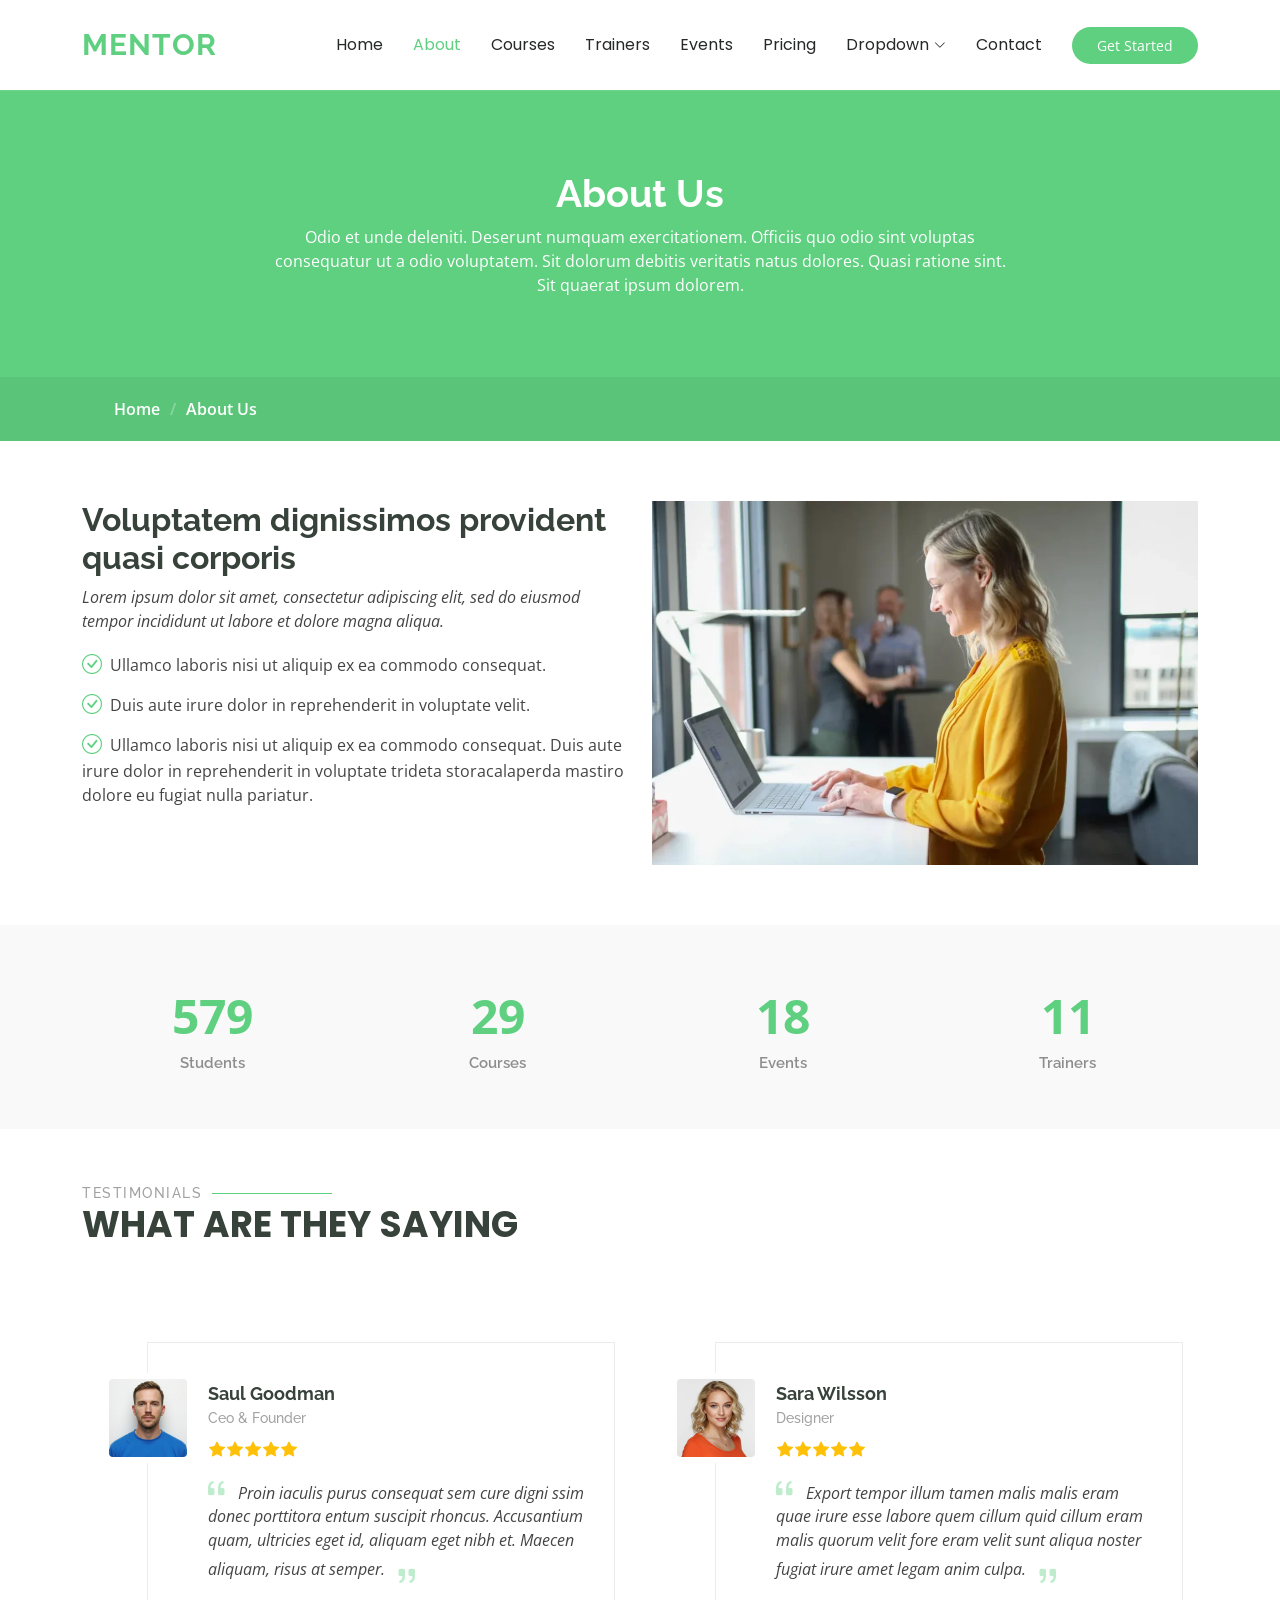
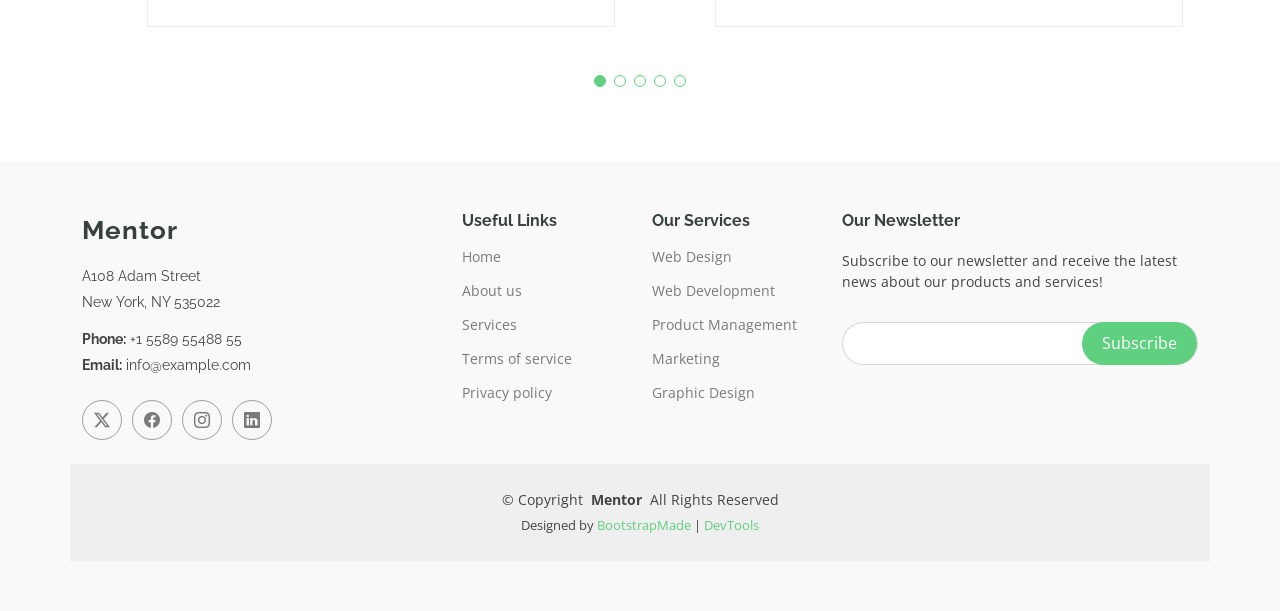
==== about.html @ 6768d377 "template addition" ====
<!DOCTYPE html>
<html lang="en">

<head>
  <meta charset="utf-8">
  <meta content="width=device-width, initial-scale=1.0" name="viewport">
  <title>About - Mentor Bootstrap Template</title>
  <meta name="description" content="">
  <meta name="keywords" content="">

  <!-- Favicons -->
  <link href="assets/img/favicon.png" rel="icon">
  <link href="assets/img/apple-touch-icon.png" rel="apple-touch-icon">

  <!-- Fonts -->
  <link href="https://fonts.googleapis.com" rel="preconnect">
  <link href="https://fonts.gstatic.com" rel="preconnect" crossorigin>
  <link href="https://fonts.googleapis.com/css2?family=Open+Sans:ital,wght@0,300;0,400;0,500;0,600;0,700;0,800;1,300;1,400;1,500;1,600;1,700;1,800&family=Poppins:ital,wght@0,100;0,200;0,300;0,400;0,500;0,600;0,700;0,800;0,900;1,100;1,200;1,300;1,400;1,500;1,600;1,700;1,800;1,900&family=Raleway:ital,wght@0,100;0,200;0,300;0,400;0,500;0,600;0,700;0,800;0,900;1,100;1,200;1,300;1,400;1,500;1,600;1,700;1,800;1,900&display=swap" rel="stylesheet">

  <!-- Vendor CSS Files -->
  <link href="assets/vendor/bootstrap/css/bootstrap.min.css" rel="stylesheet">
  <link href="assets/vendor/bootstrap-icons/bootstrap-icons.css" rel="stylesheet">
  <link href="assets/vendor/aos/aos.css" rel="stylesheet">
  <link href="assets/vendor/glightbox/css/glightbox.min.css" rel="stylesheet">
  <link href="assets/vendor/swiper/swiper-bundle.min.css" rel="stylesheet">

  <!-- Main CSS File -->
  <link href="assets/css/main.css" rel="stylesheet">

  <!-- =======================================================
  * Template Name: Mentor
  * Template URL: https://bootstrapmade.com/mentor-free-education-bootstrap-theme/
  * Updated: Jul 07 2025 with Bootstrap v5.3.7
  * Author: BootstrapMade.com
  * License: https://bootstrapmade.com/license/
  ======================================================== -->
</head>

<body class="about-page">

  <header id="header" class="header d-flex align-items-center sticky-top">
    <div class="container-fluid container-xl position-relative d-flex align-items-center">

      <a href="index.html" class="logo d-flex align-items-center me-auto">
        <!-- Uncomment the line below if you also wish to use an image logo -->
        <!-- <img src="assets/img/logo.webp" alt=""> -->
        <h1 class="sitename">Mentor</h1>
      </a>

      <nav id="navmenu" class="navmenu">
        <ul>
          <li><a href="index.html">Home<br></a></li>
          <li><a href="about.html" class="active">About</a></li>
          <li><a href="courses.html">Courses</a></li>
          <li><a href="trainers.html">Trainers</a></li>
          <li><a href="events.html">Events</a></li>
          <li><a href="pricing.html">Pricing</a></li>
          <li class="dropdown"><a href="#"><span>Dropdown</span> <i class="bi bi-chevron-down toggle-dropdown"></i></a>
            <ul>
              <li><a href="#">Dropdown 1</a></li>
              <li class="dropdown"><a href="#"><span>Deep Dropdown</span> <i class="bi bi-chevron-down toggle-dropdown"></i></a>
                <ul>
                  <li><a href="#">Deep Dropdown 1</a></li>
                  <li><a href="#">Deep Dropdown 2</a></li>
                  <li><a href="#">Deep Dropdown 3</a></li>
                  <li><a href="#">Deep Dropdown 4</a></li>
                  <li><a href="#">Deep Dropdown 5</a></li>
                </ul>
              </li>
              <li><a href="#">Dropdown 2</a></li>
              <li><a href="#">Dropdown 3</a></li>
              <li><a href="#">Dropdown 4</a></li>
            </ul>
          </li>
          <li><a href="contact.html">Contact</a></li>
        </ul>
        <i class="mobile-nav-toggle d-xl-none bi bi-list"></i>
      </nav>

      <a class="btn-getstarted" href="courses.html">Get Started</a>

    </div>
  </header>

  <main class="main">

    <!-- Page Title -->
    <div class="page-title" data-aos="fade">
      <div class="heading">
        <div class="container">
          <div class="row d-flex justify-content-center text-center">
            <div class="col-lg-8">
              <h1>About Us<br></h1>
              <p class="mb-0">Odio et unde deleniti. Deserunt numquam exercitationem. Officiis quo odio sint voluptas consequatur ut a odio voluptatem. Sit dolorum debitis veritatis natus dolores. Quasi ratione sint. Sit quaerat ipsum dolorem.</p>
            </div>
          </div>
        </div>
      </div>
      <nav class="breadcrumbs">
        <div class="container">
          <ol>
            <li><a href="index.html">Home</a></li>
            <li class="current">About Us<br></li>
          </ol>
        </div>
      </nav>
    </div><!-- End Page Title -->

    <!-- About Us Section -->
    <section id="about-us" class="section about-us">

      <div class="container">

        <div class="row gy-4">

          <div class="col-lg-6 order-1 order-lg-2" data-aos="fade-up" data-aos-delay="100">
            <img src="assets/img/about/about-1.webp" class="img-fluid" alt="">
          </div>

          <div class="col-lg-6 order-2 order-lg-1 content" data-aos="fade-up" data-aos-delay="200">
            <h3>Voluptatem dignissimos provident quasi corporis</h3>
            <p class="fst-italic">
              Lorem ipsum dolor sit amet, consectetur adipiscing elit, sed do eiusmod tempor incididunt ut labore et dolore
              magna aliqua.
            </p>
            <ul>
              <li><i class="bi bi-check-circle"></i> <span>Ullamco laboris nisi ut aliquip ex ea commodo consequat.</span></li>
              <li><i class="bi bi-check-circle"></i> <span>Duis aute irure dolor in reprehenderit in voluptate velit.</span></li>
              <li><i class="bi bi-check-circle"></i> <span>Ullamco laboris nisi ut aliquip ex ea commodo consequat. Duis aute irure dolor in reprehenderit in voluptate trideta storacalaperda mastiro dolore eu fugiat nulla pariatur.</span></li>
            </ul>
          </div>

        </div>

      </div>

    </section><!-- /About Us Section -->

    <!-- Counts Section -->
    <section id="counts" class="section counts light-background">

      <div class="container" data-aos="fade-up" data-aos-delay="100">

        <div class="row gy-4">

          <div class="col-lg-3 col-md-6">
            <div class="stats-item text-center w-100 h-100">
              <span data-purecounter-start="0" data-purecounter-end="1232" data-purecounter-duration="1" class="purecounter"></span>
              <p>Students</p>
            </div>
          </div><!-- End Stats Item -->

          <div class="col-lg-3 col-md-6">
            <div class="stats-item text-center w-100 h-100">
              <span data-purecounter-start="0" data-purecounter-end="64" data-purecounter-duration="1" class="purecounter"></span>
              <p>Courses</p>
            </div>
          </div><!-- End Stats Item -->

          <div class="col-lg-3 col-md-6">
            <div class="stats-item text-center w-100 h-100">
              <span data-purecounter-start="0" data-purecounter-end="42" data-purecounter-duration="1" class="purecounter"></span>
              <p>Events</p>
            </div>
          </div><!-- End Stats Item -->

          <div class="col-lg-3 col-md-6">
            <div class="stats-item text-center w-100 h-100">
              <span data-purecounter-start="0" data-purecounter-end="24" data-purecounter-duration="1" class="purecounter"></span>
              <p>Trainers</p>
            </div>
          </div><!-- End Stats Item -->

        </div>

      </div>

    </section><!-- /Counts Section -->

    <!-- Testimonials Section -->
    <section id="testimonials" class="testimonials section">

      <!-- Section Title -->
      <div class="container section-title" data-aos="fade-up">
        <h2>Testimonials</h2>
        <p>What are they saying</p>
      </div><!-- End Section Title -->

      <div class="container" data-aos="fade-up" data-aos-delay="100">

        <div class="swiper init-swiper">
          <script type="application/json" class="swiper-config">
            {
              "loop": true,
              "speed": 600,
              "autoplay": {
                "delay": 5000
              },
              "slidesPerView": "auto",
              "pagination": {
                "el": ".swiper-pagination",
                "type": "bullets",
                "clickable": true
              },
              "breakpoints": {
                "320": {
                  "slidesPerView": 1,
                  "spaceBetween": 40
                },
                "1200": {
                  "slidesPerView": 2,
                  "spaceBetween": 20
                }
              }
            }
          </script>
          <div class="swiper-wrapper">

            <div class="swiper-slide">
              <div class="testimonial-wrap">
                <div class="testimonial-item">
                  <img src="assets/img/person/person-m-9.webp" class="testimonial-img" alt="">
                  <h3>Saul Goodman</h3>
                  <h4>Ceo &amp; Founder</h4>
                  <div class="stars">
                    <i class="bi bi-star-fill"></i><i class="bi bi-star-fill"></i><i class="bi bi-star-fill"></i><i class="bi bi-star-fill"></i><i class="bi bi-star-fill"></i>
                  </div>
                  <p>
                    <i class="bi bi-quote quote-icon-left"></i>
                    <span>Proin iaculis purus consequat sem cure digni ssim donec porttitora entum suscipit rhoncus. Accusantium quam, ultricies eget id, aliquam eget nibh et. Maecen aliquam, risus at semper.</span>
                    <i class="bi bi-quote quote-icon-right"></i>
                  </p>
                </div>
              </div>
            </div><!-- End testimonial item -->

            <div class="swiper-slide">
              <div class="testimonial-wrap">
                <div class="testimonial-item">
                  <img src="assets/img/person/person-f-5.webp" class="testimonial-img" alt="">
                  <h3>Sara Wilsson</h3>
                  <h4>Designer</h4>
                  <div class="stars">
                    <i class="bi bi-star-fill"></i><i class="bi bi-star-fill"></i><i class="bi bi-star-fill"></i><i class="bi bi-star-fill"></i><i class="bi bi-star-fill"></i>
                  </div>
                  <p>
                    <i class="bi bi-quote quote-icon-left"></i>
                    <span>Export tempor illum tamen malis malis eram quae irure esse labore quem cillum quid cillum eram malis quorum velit fore eram velit sunt aliqua noster fugiat irure amet legam anim culpa.</span>
                    <i class="bi bi-quote quote-icon-right"></i>
                  </p>
                </div>
              </div>
            </div><!-- End testimonial item -->

            <div class="swiper-slide">
              <div class="testimonial-wrap">
                <div class="testimonial-item">
                  <img src="assets/img/person/person-f-12.webp" class="testimonial-img" alt="">
                  <h3>Jena Karlis</h3>
                  <h4>Store Owner</h4>
                  <div class="stars">
                    <i class="bi bi-star-fill"></i><i class="bi bi-star-fill"></i><i class="bi bi-star-fill"></i><i class="bi bi-star-fill"></i><i class="bi bi-star-fill"></i>
                  </div>
                  <p>
                    <i class="bi bi-quote quote-icon-left"></i>
                    <span>Enim nisi quem export duis labore cillum quae magna enim sint quorum nulla quem veniam duis minim tempor labore quem eram duis noster aute amet eram fore quis sint minim.</span>
                    <i class="bi bi-quote quote-icon-right"></i>
                  </p>
                </div>
              </div>
            </div><!-- End testimonial item -->

            <div class="swiper-slide">
              <div class="testimonial-wrap">
                <div class="testimonial-item">
                  <img src="assets/img/person/person-m-12.webp" class="testimonial-img" alt="">
                  <h3>Matt Brandon</h3>
                  <h4>Freelancer</h4>
                  <div class="stars">
                    <i class="bi bi-star-fill"></i><i class="bi bi-star-fill"></i><i class="bi bi-star-fill"></i><i class="bi bi-star-fill"></i><i class="bi bi-star-fill"></i>
                  </div>
                  <p>
                    <i class="bi bi-quote quote-icon-left"></i>
                    <span>Fugiat enim eram quae cillum dolore dolor amet nulla culpa multos export minim fugiat minim velit minim dolor enim duis veniam ipsum anim magna sunt elit fore quem dolore labore illum veniam.</span>
                    <i class="bi bi-quote quote-icon-right"></i>
                  </p>
                </div>
              </div>
            </div><!-- End testimonial item -->

            <div class="swiper-slide">
              <div class="testimonial-wrap">
                <div class="testimonial-item">
                  <img src="assets/img/person/person-m-13.webp" class="testimonial-img" alt="">
                  <h3>John Larson</h3>
                  <h4>Entrepreneur</h4>
                  <div class="stars">
                    <i class="bi bi-star-fill"></i><i class="bi bi-star-fill"></i><i class="bi bi-star-fill"></i><i class="bi bi-star-fill"></i><i class="bi bi-star-fill"></i>
                  </div>
                  <p>
                    <i class="bi bi-quote quote-icon-left"></i>
                    <span>Quis quorum aliqua sint quem legam fore sunt eram irure aliqua veniam tempor noster veniam enim culpa labore duis sunt culpa nulla illum cillum fugiat legam esse veniam culpa fore nisi cillum quid.</span>
                    <i class="bi bi-quote quote-icon-right"></i>
                  </p>
                </div>
              </div>
            </div><!-- End testimonial item -->

          </div>
          <div class="swiper-pagination"></div>
        </div>

      </div>

    </section><!-- /Testimonials Section -->

  </main>

  <footer id="footer" class="footer position-relative light-background">

    <div class="container footer-top">
      <div class="row gy-4">
        <div class="col-lg-4 col-md-6 footer-about">
          <a href="index.html" class="logo d-flex align-items-center">
            <span class="sitename">Mentor</span>
          </a>
          <div class="footer-contact pt-3">
            <p>A108 Adam Street</p>
            <p>New York, NY 535022</p>
            <p class="mt-3"><strong>Phone:</strong> <span>+1 5589 55488 55</span></p>
            <p><strong>Email:</strong> <span>info@example.com</span></p>
          </div>
          <div class="social-links d-flex mt-4">
            <a href=""><i class="bi bi-twitter-x"></i></a>
            <a href=""><i class="bi bi-facebook"></i></a>
            <a href=""><i class="bi bi-instagram"></i></a>
            <a href=""><i class="bi bi-linkedin"></i></a>
          </div>
        </div>

        <div class="col-lg-2 col-md-3 footer-links">
          <h4>Useful Links</h4>
          <ul>
            <li><a href="#">Home</a></li>
            <li><a href="#">About us</a></li>
            <li><a href="#">Services</a></li>
            <li><a href="#">Terms of service</a></li>
            <li><a href="#">Privacy policy</a></li>
          </ul>
        </div>

        <div class="col-lg-2 col-md-3 footer-links">
          <h4>Our Services</h4>
          <ul>
            <li><a href="#">Web Design</a></li>
            <li><a href="#">Web Development</a></li>
            <li><a href="#">Product Management</a></li>
            <li><a href="#">Marketing</a></li>
            <li><a href="#">Graphic Design</a></li>
          </ul>
        </div>

        <div class="col-lg-4 col-md-12 footer-newsletter">
          <h4>Our Newsletter</h4>
          <p>Subscribe to our newsletter and receive the latest news about our products and services!</p>
          <form action="#" method="post" class="email-form">
            <div class="newsletter-form"><input type="email" name="email"><input type="submit" value="Subscribe"></div>
            <div class="loading">Loading</div>
            <div class="error-message"></div>
            <div class="sent-message">Your subscription request has been sent. Thank you!</div>
          </form>
        </div>

      </div>
    </div>

    <div class="container copyright text-center mt-4">
      <p>© <span>Copyright</span> <strong class="px-1 sitename">Mentor</strong> <span>All Rights Reserved</span></p>
      <div class="credits">
        <!-- All the links in the footer should remain intact. -->
        <!-- You can delete the links only if you've purchased the pro version. -->
        <!-- Licensing information: https://bootstrapmade.com/license/ -->
        Designed by <a href="https://bootstrapmade.com/">BootstrapMade</a> | <a href="https://bootstrapmade.com/tools/">DevTools</a>
      </div>
    </div>

  </footer>

  <!-- Scroll Top -->
  <a href="#" id="scroll-top" class="scroll-top d-flex align-items-center justify-content-center"><i class="bi bi-arrow-up-short"></i></a>

  <!-- Preloader -->
  <div id="preloader"></div>

  <!-- Vendor JS Files -->
  <script src="assets/vendor/bootstrap/js/bootstrap.bundle.min.js"></script>
  <script src="assets/vendor/aos/aos.js"></script>
  <script src="assets/vendor/glightbox/js/glightbox.min.js"></script>
  <script src="assets/vendor/purecounter/purecounter_vanilla.js"></script>
  <script src="assets/vendor/swiper/swiper-bundle.min.js"></script>

  <!-- Main JS File -->
  <script src="assets/js/main.js"></script>

</body>

</html>
---- assets/css/main.css ----
/**
* Template Name: Mentor
* Template URL: https://bootstrapmade.com/mentor-free-education-bootstrap-theme/
* Updated: Jul 07 2025 with Bootstrap v5.3.7
* Author: BootstrapMade.com
* License: https://bootstrapmade.com/license/
*/

/*--------------------------------------------------------------
# Font & Color Variables
# Help: https://bootstrapmade.com/color-system/
--------------------------------------------------------------*/
/* Fonts */
:root {
  --default-font: "Open Sans",  system-ui, -apple-system, "Segoe UI", Roboto, "Helvetica Neue", Arial, "Noto Sans", "Liberation Sans", sans-serif, "Apple Color Emoji", "Segoe UI Emoji", "Segoe UI Symbol", "Noto Color Emoji";
  --heading-font: "Raleway",  sans-serif;
  --nav-font: "Poppins",  sans-serif;
}

/* Global Colors - The following color variables are used throughout the website. Updating them here will change the color scheme of the entire website */
:root { 
  --background-color: #ffffff; /* Background color for the entire website, including individual sections */
  --default-color: #444444; /* Default color used for the majority of the text content across the entire website */
  --heading-color: #37423b; /* Color for headings, subheadings and title throughout the website */
  --accent-color: #5fcf80; /* Accent color that represents your brand on the website. It's used for buttons, links, and other elements that need to stand out */
  --surface-color: #ffffff; /* The surface color is used as a background of boxed elements within sections, such as cards, icon boxes, or other elements that require a visual separation from the global background. */
  --contrast-color: #ffffff; /* Contrast color for text, ensuring readability against backgrounds of accent, heading, or default colors. */
}

/* Nav Menu Colors - The following color variables are used specifically for the navigation menu. They are separate from the global colors to allow for more customization options */
:root {
  --nav-color: #272828;  /* The default color of the main navmenu links */
  --nav-hover-color: #5fcf80; /* Applied to main navmenu links when they are hovered over or active */
  --nav-mobile-background-color: #ffffff; /* Used as the background color for mobile navigation menu */
  --nav-dropdown-background-color: #ffffff; /* Used as the background color for dropdown items that appear when hovering over primary navigation items */
  --nav-dropdown-color: #272828; /* Used for navigation links of the dropdown items in the navigation menu. */
  --nav-dropdown-hover-color: #5fcf80; /* Similar to --nav-hover-color, this color is applied to dropdown navigation links when they are hovered over. */
}

/* Color Presets - These classes override global colors when applied to any section or element, providing reuse of the sam color scheme. */

.light-background {
  --background-color: #f9f9f9;
  --surface-color: #ffffff;
}

.dark-background {
  --background-color: #060606;
  --default-color: #ffffff;
  --heading-color: #ffffff;
  --surface-color: #252525;
  --contrast-color: #ffffff;
}

/* Smooth scroll */
:root {
  scroll-behavior: smooth;
}

/*--------------------------------------------------------------
# General Styling & Shared Classes
--------------------------------------------------------------*/
body {
  color: var(--default-color);
  background-color: var(--background-color);
  font-family: var(--default-font);
}

a {
  color: var(--accent-color);
  text-decoration: none;
  transition: 0.3s;
}

a:hover {
  color: color-mix(in srgb, var(--accent-color), transparent 25%);
  text-decoration: none;
}

h1,
h2,
h3,
h4,
h5,
h6 {
  color: var(--heading-color);
  font-family: var(--heading-font);
}

/* Email Form Messages
------------------------------*/
.email-form .error-message {
  display: none;
  background: #df1529;
  color: #ffffff;
  text-align: left;
  padding: 15px;
  margin-bottom: 24px;
  font-weight: 600;
}

.email-form .sent-message {
  display: none;
  color: #ffffff;
  background: #059652;
  text-align: center;
  padding: 15px;
  margin-bottom: 24px;
  font-weight: 600;
}

.email-form .loading {
  display: none;
  background: var(--surface-color);
  text-align: center;
  padding: 15px;
  margin-bottom: 24px;
}

.email-form .loading:before {
  content: "";
  display: inline-block;
  border-radius: 50%;
  width: 24px;
  height: 24px;
  margin: 0 10px -6px 0;
  border: 3px solid var(--accent-color);
  border-top-color: var(--surface-color);
  animation: email-form-loading 1s linear infinite;
}

@keyframes email-form-loading {
  0% {
    transform: rotate(0deg);
  }

  100% {
    transform: rotate(360deg);
  }
}

/* Pulsating Play Button
------------------------------*/
.pulsating-play-btn {
  width: 94px;
  height: 94px;
  background: radial-gradient(var(--accent-color) 50%, color-mix(in srgb, var(--accent-color), transparent 75%) 52%);
  border-radius: 50%;
  display: block;
  position: relative;
  overflow: hidden;
}

.pulsating-play-btn:before {
  content: "";
  position: absolute;
  width: 120px;
  height: 120px;
  animation-delay: 0s;
  animation: pulsate-play-btn 2s;
  animation-direction: forwards;
  animation-iteration-count: infinite;
  animation-timing-function: steps;
  opacity: 1;
  border-radius: 50%;
  border: 5px solid color-mix(in srgb, var(--accent-color), transparent 30%);
  top: -15%;
  left: -15%;
  background: rgba(198, 16, 0, 0);
}

.pulsating-play-btn:after {
  content: "";
  position: absolute;
  left: 50%;
  top: 50%;
  transform: translateX(-40%) translateY(-50%);
  width: 0;
  height: 0;
  border-top: 10px solid transparent;
  border-bottom: 10px solid transparent;
  border-left: 15px solid #fff;
  z-index: 100;
  transition: all 400ms cubic-bezier(0.55, 0.055, 0.675, 0.19);
}

.pulsating-play-btn:hover:before {
  content: "";
  position: absolute;
  left: 50%;
  top: 50%;
  transform: translateX(-40%) translateY(-50%);
  width: 0;
  height: 0;
  border: none;
  border-top: 10px solid transparent;
  border-bottom: 10px solid transparent;
  border-left: 15px solid #fff;
  z-index: 200;
  animation: none;
  border-radius: 0;
}

.pulsating-play-btn:hover:after {
  border-left: 15px solid var(--accent-color);
  transform: scale(20);
}

@keyframes pulsate-play-btn {
  0% {
    transform: scale(0.6, 0.6);
    opacity: 1;
  }

  100% {
    transform: scale(1, 1);
    opacity: 0;
  }
}

/*--------------------------------------------------------------
# Global Header
--------------------------------------------------------------*/
.header {
  color: var(--default-color);
  background-color: var(--background-color);
  padding: 15px 0;
  transition: all 0.5s;
  z-index: 997;
}

.header .logo {
  line-height: 1;
}

.header .logo img {
  max-height: 36px;
  margin-right: 8px;
}

.header .logo h1 {
  font-weight: 700;
  font-size: 30px;
  margin: 0;
  letter-spacing: 1px;
  text-transform: uppercase;
  color: var(--accent-color);
}

.header .btn-getstarted,
.header .btn-getstarted:focus {
  color: var(--contrast-color);
  background: var(--accent-color);
  font-size: 14px;
  padding: 8px 25px;
  margin: 0 0 0 30px;
  border-radius: 50px;
  transition: 0.3s;
}

.header .btn-getstarted:hover,
.header .btn-getstarted:focus:hover {
  color: var(--contrast-color);
  background: color-mix(in srgb, var(--accent-color), transparent 15%);
}

@media (max-width: 1200px) {
  .header .logo {
    order: 1;
  }

  .header .btn-getstarted {
    order: 2;
    margin: 0 15px 0 0;
    padding: 6px 15px;
  }

  .header .navmenu {
    order: 3;
  }
}

.scrolled .header {
  box-shadow: 0px 0 18px rgba(0, 0, 0, 0.1);
}

/*--------------------------------------------------------------
# Navigation Menu
--------------------------------------------------------------*/
/* Navmenu - Desktop */
@media (min-width: 1200px) {
  .navmenu {
    padding: 0;
  }

  .navmenu ul {
    margin: 0;
    padding: 0;
    display: flex;
    list-style: none;
    align-items: center;
  }

  .navmenu li {
    position: relative;
  }

  .navmenu a,
  .navmenu a:focus {
    color: var(--nav-color);
    padding: 18px 15px;
    font-size: 16px;
    font-family: var(--nav-font);
    font-weight: 400;
    display: flex;
    align-items: center;
    justify-content: space-between;
    white-space: nowrap;
    transition: 0.3s;
  }

  .navmenu a i,
  .navmenu a:focus i {
    font-size: 12px;
    line-height: 0;
    margin-left: 5px;
    transition: 0.3s;
  }

  .navmenu li:last-child a {
    padding-right: 0;
  }

  .navmenu li:hover>a,
  .navmenu .active,
  .navmenu .active:focus {
    color: var(--nav-hover-color);
  }

  .navmenu .dropdown ul {
    margin: 0;
    padding: 10px 0;
    background: var(--nav-dropdown-background-color);
    display: block;
    position: absolute;
    visibility: hidden;
    left: 14px;
    top: 130%;
    opacity: 0;
    transition: 0.3s;
    border-radius: 4px;
    z-index: 99;
    box-shadow: 0px 0px 30px rgba(0, 0, 0, 0.1);
  }

  .navmenu .dropdown ul li {
    min-width: 200px;
  }

  .navmenu .dropdown ul a {
    padding: 10px 20px;
    font-size: 15px;
    text-transform: none;
    color: var(--nav-dropdown-color);
  }

  .navmenu .dropdown ul a i {
    font-size: 12px;
  }

  .navmenu .dropdown ul a:hover,
  .navmenu .dropdown ul .active:hover,
  .navmenu .dropdown ul li:hover>a {
    color: var(--nav-dropdown-hover-color);
  }

  .navmenu .dropdown:hover>ul {
    opacity: 1;
    top: 100%;
    visibility: visible;
  }

  .navmenu .dropdown .dropdown ul {
    top: 0;
    left: -90%;
    visibility: hidden;
  }

  .navmenu .dropdown .dropdown:hover>ul {
    opacity: 1;
    top: 0;
    left: -100%;
    visibility: visible;
  }
}

/* Navmenu - Mobile */
@media (max-width: 1199px) {
  .mobile-nav-toggle {
    color: var(--nav-color);
    font-size: 28px;
    line-height: 0;
    margin-right: 10px;
    cursor: pointer;
    transition: color 0.3s;
  }

  .navmenu {
    padding: 0;
    z-index: 9997;
  }

  .navmenu ul {
    display: none;
    list-style: none;
    position: absolute;
    inset: 60px 20px 20px 20px;
    padding: 10px 0;
    margin: 0;
    border-radius: 6px;
    background-color: var(--nav-mobile-background-color);
    border: 1px solid color-mix(in srgb, var(--default-color), transparent 90%);
    box-shadow: none;
    overflow-y: auto;
    transition: 0.3s;
    z-index: 9998;
  }

  .navmenu a,
  .navmenu a:focus {
    color: var(--nav-dropdown-color);
    padding: 10px 20px;
    font-family: var(--nav-font);
    font-size: 17px;
    font-weight: 500;
    display: flex;
    align-items: center;
    justify-content: space-between;
    white-space: nowrap;
    transition: 0.3s;
  }

  .navmenu a i,
  .navmenu a:focus i {
    font-size: 12px;
    line-height: 0;
    margin-left: 5px;
    width: 30px;
    height: 30px;
    display: flex;
    align-items: center;
    justify-content: center;
    border-radius: 50%;
    transition: 0.3s;
    background-color: color-mix(in srgb, var(--accent-color), transparent 90%);
  }

  .navmenu a i:hover,
  .navmenu a:focus i:hover {
    background-color: var(--accent-color);
    color: var(--contrast-color);
  }

  .navmenu a:hover,
  .navmenu .active,
  .navmenu .active:focus {
    color: var(--nav-dropdown-hover-color);
  }

  .navmenu .active i,
  .navmenu .active:focus i {
    background-color: var(--accent-color);
    color: var(--contrast-color);
    transform: rotate(180deg);
  }

  .navmenu .dropdown ul {
    position: static;
    display: none;
    z-index: 99;
    padding: 10px 0;
    margin: 10px 20px;
    background-color: var(--nav-dropdown-background-color);
    transition: all 0.5s ease-in-out;
  }

  .navmenu .dropdown ul ul {
    background-color: rgba(33, 37, 41, 0.1);
  }

  .navmenu .dropdown>.dropdown-active {
    display: block;
    background-color: rgba(33, 37, 41, 0.03);
  }

  .mobile-nav-active {
    overflow: hidden;
  }

  .mobile-nav-active .mobile-nav-toggle {
    color: #fff;
    position: absolute;
    font-size: 32px;
    top: 15px;
    right: 15px;
    margin-right: 0;
    z-index: 9999;
  }

  .mobile-nav-active .navmenu {
    position: fixed;
    overflow: hidden;
    inset: 0;
    background: rgba(33, 37, 41, 0.8);
    transition: 0.3s;
  }

  .mobile-nav-active .navmenu>ul {
    display: block;
  }
}

/*--------------------------------------------------------------
# Global Footer
--------------------------------------------------------------*/
.footer {
  color: var(--default-color);
  background-color: var(--background-color);
  font-size: 14px;
  padding-bottom: 50px;
  position: relative;
}

.footer .footer-top {
  padding-top: 50px;
}

.footer .footer-about .logo {
  margin-bottom: 0;
}

.footer .footer-about .logo img {
  max-height: 40px;
  margin-right: 6px;
}

.footer .footer-about .logo span {
  font-size: 26px;
  font-weight: 700;
  letter-spacing: 1px;
  font-family: var(--heading-font);
  color: var(--heading-color);
}

.footer .footer-about p {
  font-size: 14px;
  font-family: var(--heading-font);
}

.footer .social-links a {
  display: flex;
  align-items: center;
  justify-content: center;
  width: 40px;
  height: 40px;
  border-radius: 50%;
  border: 1px solid color-mix(in srgb, var(--default-color), transparent 50%);
  font-size: 16px;
  color: color-mix(in srgb, var(--default-color), transparent 30%);
  margin-right: 10px;
  transition: 0.3s;
}

.footer .social-links a:hover {
  color: var(--accent-color);
  border-color: var(--accent-color);
}

.footer h4 {
  font-size: 16px;
  font-weight: bold;
  position: relative;
  padding-bottom: 12px;
}

.footer .footer-links {
  margin-bottom: 30px;
}

.footer .footer-links ul {
  list-style: none;
  padding: 0;
  margin: 0;
}

.footer .footer-links ul i {
  padding-right: 2px;
  font-size: 12px;
  line-height: 0;
}

.footer .footer-links ul li {
  padding: 10px 0;
  display: flex;
  align-items: center;
}

.footer .footer-links ul li:first-child {
  padding-top: 0;
}

.footer .footer-links ul a {
  color: color-mix(in srgb, var(--default-color), transparent 30%);
  display: inline-block;
  line-height: 1;
}

.footer .footer-links ul a:hover {
  color: var(--accent-color);
}

.footer .footer-contact p {
  margin-bottom: 5px;
}

.footer .footer-newsletter .newsletter-form {
  margin-top: 30px;
  margin-bottom: 15px;
  padding: 6px 8px;
  position: relative;
  border-radius: 50px;
  border: 1px solid color-mix(in srgb, var(--default-color), transparent 80%);
  display: flex;
  background-color: var(--surface-color);
  transition: 0.3s;
}

.footer .footer-newsletter .newsletter-form:focus-within {
  border-color: var(--accent-color);
}

.footer .footer-newsletter .newsletter-form input[type=email] {
  border: 0;
  padding: 4px 8px;
  width: 100%;
  background-color: var(--surface-color);
  color: var(--default-color);
}

.footer .footer-newsletter .newsletter-form input[type=email]:focus-visible {
  outline: none;
}

.footer .footer-newsletter .newsletter-form input[type=submit] {
  border: 0;
  font-size: 16px;
  padding: 0 20px 2px 20px;
  margin: -7px -8px -7px 0;
  background: var(--accent-color);
  color: var(--contrast-color);
  transition: 0.3s;
  border-radius: 50px;
}

.footer .footer-newsletter .newsletter-form input[type=submit]:hover {
  background: color-mix(in srgb, var(--accent-color), transparent 20%);
}

.footer .copyright {
  padding-top: 25px;
  padding-bottom: 25px;
  background-color: color-mix(in srgb, var(--default-color), transparent 95%);
}

.footer .copyright p {
  margin-bottom: 0;
}

.footer .credits {
  margin-top: 6px;
  font-size: 13px;
}

/*--------------------------------------------------------------
# Preloader
--------------------------------------------------------------*/
#preloader {
  position: fixed;
  inset: 0;
  z-index: 999999;
  overflow: hidden;
  background: var(--background-color);
  transition: all 0.6s ease-out;
}

#preloader:before {
  content: "";
  position: fixed;
  top: calc(50% - 30px);
  left: calc(50% - 30px);
  border: 6px solid #ffffff;
  border-color: var(--accent-color) transparent var(--accent-color) transparent;
  border-radius: 50%;
  width: 60px;
  height: 60px;
  animation: animate-preloader 1.5s linear infinite;
}

@keyframes animate-preloader {
  0% {
    transform: rotate(0deg);
  }

  100% {
    transform: rotate(360deg);
  }
}

/*--------------------------------------------------------------
# Scroll Top Button
--------------------------------------------------------------*/
.scroll-top {
  position: fixed;
  visibility: hidden;
  opacity: 0;
  right: 15px;
  bottom: -15px;
  z-index: 99999;
  background-color: var(--accent-color);
  width: 44px;
  height: 44px;
  border-radius: 50px;
  transition: all 0.4s;
}

.scroll-top i {
  font-size: 24px;
  color: var(--contrast-color);
  line-height: 0;
}

.scroll-top:hover {
  background-color: color-mix(in srgb, var(--accent-color), transparent 20%);
  color: var(--contrast-color);
}

.scroll-top.active {
  visibility: visible;
  opacity: 1;
  bottom: 15px;
}

/*--------------------------------------------------------------
# Disable aos animation delay on mobile devices
--------------------------------------------------------------*/
@media screen and (max-width: 768px) {
  [data-aos-delay] {
    transition-delay: 0 !important;
  }
}

/*--------------------------------------------------------------
# Global Page Titles & Breadcrumbs
--------------------------------------------------------------*/
.page-title {
  --default-color: var(--contrast-color);
  --background-color: var(--accent-color);
  --heading-color: var(--contrast-color);
  color: var(--default-color);
  background-color: var(--background-color);
  position: relative;
}

.page-title .heading {
  padding: 80px 0;
  border-top: 1px solid color-mix(in srgb, var(--default-color), transparent 90%);
}

.page-title .heading h1 {
  font-size: 38px;
  font-weight: 700;
}

.page-title nav {
  background-color: color-mix(in srgb, var(--accent-color) 90%, black 5%);
  padding: 20px 0;
}

.page-title nav a {
  color: var(--default-color);
}

.page-title nav ol {
  display: flex;
  flex-wrap: wrap;
  list-style: none;
  margin: 0;
  font-size: 16px;
  font-weight: 600;
}

.page-title nav ol li+li {
  padding-left: 10px;
}

.page-title nav ol li+li::before {
  content: "/";
  display: inline-block;
  padding-right: 10px;
  color: color-mix(in srgb, var(--default-color), transparent 70%);
}

/*--------------------------------------------------------------
# Global Sections
--------------------------------------------------------------*/
section,
.section {
  color: var(--default-color);
  background-color: var(--background-color);
  padding: 60px 0;
  scroll-margin-top: 900px;
  overflow: clip;
}

@media (max-width: 1199px) {

  section,
  .section {
    scroll-margin-top: 66px;
  }
}

/*--------------------------------------------------------------
# Global Section Titles
--------------------------------------------------------------*/
.section-title {
  padding-bottom: 60px;
  position: relative;
}

.section-title h2 {
  font-size: 14px;
  font-weight: 500;
  padding: 0;
  line-height: 1px;
  margin: 0;
  letter-spacing: 1.5px;
  text-transform: uppercase;
  color: color-mix(in srgb, var(--default-color), transparent 50%);
  position: relative;
}

.section-title h2::after {
  content: "";
  width: 120px;
  height: 1px;
  display: inline-block;
  background: var(--accent-color);
  margin: 4px 10px;
}

.section-title p {
  color: var(--heading-color);
  margin: 0;
  font-size: 36px;
  font-weight: 700;
  font-family: var(--nav-font);
  text-transform: uppercase;
}

/*--------------------------------------------------------------
# Hero Section
--------------------------------------------------------------*/
.hero {
  width: 100%;
  min-height: 80vh;
  position: relative;
  padding: 80px 0;
  display: flex;
  align-items: center;
  justify-content: center;
  color: var(--default-color);
}

.hero img {
  position: absolute;
  inset: 0;
  display: block;
  width: 100%;
  height: 100%;
  object-fit: cover;
  z-index: 1;
}

.hero:before {
  content: "";
  background: color-mix(in srgb, var(--background-color), transparent 60%);
  position: absolute;
  inset: 0;
  z-index: 2;
}

.hero .container {
  position: relative;
  z-index: 3;
}

.hero h2 {
  margin: 0;
  font-size: 48px;
  font-weight: 700;
}

.hero p {
  color: color-mix(in srgb, var(--default-color), transparent 20%);
  margin: 10px 0 0 0;
  font-size: 24px;
}

.hero .btn-get-started {
  font-weight: 500;
  font-size: 15px;
  letter-spacing: 1px;
  display: inline-block;
  padding: 8px 35px 10px 35px;
  border-radius: 50px;
  transition: 0.4s;
  margin-top: 30px;
  border: 2px solid var(--default-color);
  color: var(--default-color);
}

.hero .btn-get-started:hover {
  background: var(--accent-color);
  border: 2px solid var(--accent-color);
}

@media (max-width: 768px) {
  .hero h2 {
    font-size: 32px;
  }

  .hero p {
    font-size: 18px;
  }
}

/*--------------------------------------------------------------
# About Section
--------------------------------------------------------------*/
.about .content h3 {
  font-size: 2rem;
  font-weight: 700;
}

.about .content ul {
  list-style: none;
  padding: 0;
}

.about .content ul li {
  padding-bottom: 10px;
}

.about .content ul i {
  font-size: 1.25rem;
  margin-right: 4px;
  color: var(--accent-color);
}

.about .content p:last-child {
  margin-bottom: 0;
}

.about .content .read-more {
  background: var(--accent-color);
  color: var(--contrast-color);
  font-family: var(--heading-font);
  font-weight: 500;
  font-size: 15px;
  letter-spacing: 1px;
  padding: 10px 24px 12px 24px;
  border-radius: 50px;
  transition: 0.3s;
  display: inline-flex;
  align-items: center;
  justify-content: center;
}

.about .content .read-more i {
  font-size: 18px;
  margin-left: 5px;
  line-height: 0;
  transition: 0.3s;
}

.about .content .read-more:hover {
  background: color-mix(in srgb, var(--accent-color), transparent 20%);
  padding-right: 19px;
}

.about .content .read-more:hover i {
  margin-left: 10px;
}

/*--------------------------------------------------------------
# Counts Section
--------------------------------------------------------------*/
.counts {
  padding: 25px 0;
}

.counts .stats-item {
  padding: 30px;
  width: 100%;
}

.counts .stats-item span {
  font-size: 48px;
  display: block;
  color: var(--accent-color);
  font-weight: 700;
}

.counts .stats-item p {
  color: color-mix(in srgb, var(--default-color), transparent 40%);
  padding: 0;
  margin: 0;
  font-family: var(--heading-font);
  font-size: 15px;
  font-weight: 600;
}

/*--------------------------------------------------------------
# Why Us Section
--------------------------------------------------------------*/
.why-us .why-box {
  color: var(--contrast-color);
  background: var(--accent-color);
  padding: 30px;
}

.why-us .why-box h3 {
  color: var(--contrast-color);
  font-weight: 700;
  font-size: 34px;
  margin-bottom: 30px;
}

.why-us .why-box p {
  margin-bottom: 30px;
}

.why-us .why-box .more-btn {
  display: inline-block;
  background: color-mix(in srgb, var(--contrast-color), transparent 85%);
  padding: 8px 40px 10px 40px;
  color: var(--contrast-color);
  transition: all ease-in-out 0.4s;
  border-radius: 50px;
}

.why-us .why-box .more-btn i {
  font-size: 14px;
}

.why-us .why-box .more-btn:hover {
  color: var(--accent-color);
  background: var(--surface-color);
}

.why-us .icon-box {
  background-color: var(--surface-color);
  text-align: center;
  padding: 40px 30px;
  width: 100%;
  height: 100%;
  border: 1px solid color-mix(in srgb, var(--default-color), transparent 90%);
}

.why-us .icon-box i {
  color: var(--accent-color);
  font-size: 32px;
  margin-bottom: 30px;
  background: color-mix(in srgb, var(--accent-color), transparent 95%);
  border-radius: 50px;
  display: flex;
  align-items: center;
  justify-content: center;
  width: 72px;
  height: 72px;
  transition: 0.3s;
}

.why-us .icon-box h4 {
  font-size: 20px;
  font-weight: 700;
  margin: 0 0 30px 0;
}

.why-us .icon-box p {
  font-size: 15px;
  color: color-mix(in srgb, var(--default-color), transparent 30%);
}

.why-us .icon-box:hover i {
  color: var(--contrast-color);
  background: var(--accent-color);
}

/*--------------------------------------------------------------
# Features Section
--------------------------------------------------------------*/
.features {
  padding: 10px 0;
}

.features .features-item {
  background-color: var(--surface-color);
  display: flex;
  align-items: center;
  padding: 20px;
  transition: 0.3s;
  border: 1px solid color-mix(in srgb, var(--default-color), transparent 90%);
  position: relative;
}

.features .features-item i {
  font-size: 32px;
  padding-right: 10px;
  line-height: 0;
}

.features .features-item h3 {
  font-weight: 700;
  margin: 0;
  padding: 0;
  line-height: 1;
  font-size: 16px;
}

.features .features-item h3 a {
  color: var(--heading-color);
  transition: 0.3s;
}

.features .features-item:hover {
  border-color: var(--accent-color);
}

.features .features-item:hover h3 a {
  color: var(--accent-color);
}

/*--------------------------------------------------------------
# Courses Section
--------------------------------------------------------------*/
.courses .course-item {
  background-color: var(--surface-color);
  border: 1px solid color-mix(in srgb, var(--default-color), transparent 90%);
  border-radius: 5px;
}

.courses .course-content {
  padding: 15px;
}

.courses .course-content h3 {
  font-weight: 700;
  font-size: 20px;
}

.courses .course-content h3 a {
  color: var(--heading-color);
  transition: 0.3s;
}

.courses .course-content h3 a:hover {
  color: var(--accent-color);
}

.courses .course-content .category {
  background: var(--accent-color);
  color: var(--contrast-color);
  font-size: 14px;
  padding: 6px 14px;
  margin: 0;
  border-radius: 5px;
}

.courses .course-content .price {
  margin: 0;
  font-weight: 700;
  font-size: 18px;
  color: color-mix(in srgb, var(--default-color), transparent 20%);
}

.courses .course-content .description {
  font-size: 14px;
  color: color-mix(in srgb, var(--default-color), transparent 20%);
}

.courses .trainer {
  padding-top: 15px;
  border-top: 1px solid color-mix(in srgb, var(--default-color), transparent 90%);
}

.courses .trainer .trainer-profile img {
  max-width: 50px;
  border-radius: 50px;
}

.courses .trainer .trainer-profile .trainer-link {
  padding-left: 10px;
  font-weight: 600;
  font-size: 16px;
  color: color-mix(in srgb, var(--default-color), transparent 20%);
  transition: 0.3s;
}

.courses .trainer .trainer-profile .trainer-link:hover {
  color: var(--accent-color);
}

.courses .trainer .trainer-rank {
  font-size: 18px;
  color: color-mix(in srgb, var(--default-color), transparent 60%);
}

.courses .trainer .trainer-rank .user-icon {
  font-size: 22px;
}

/*--------------------------------------------------------------
# Trainers Index Section
--------------------------------------------------------------*/
.trainers-index .member {
  background-color: var(--surface-color);
  border: 1px solid color-mix(in srgb, var(--default-color), transparent 90%);
  text-align: center;
  margin-bottom: 20px;
}

.trainers-index .member img {
  margin: -1px -1px 30px -1px;
}

.trainers-index .member .member-content {
  padding: 0 20px 30px 20px;
}

.trainers-index .member h4 {
  font-weight: 700;
  margin-bottom: 2px;
  font-size: 18px;
}

.trainers-index .member span {
  font-style: italic;
  display: block;
  font-size: 13px;
  color: color-mix(in srgb, var(--default-color), transparent 20%);
}

.trainers-index .member p {
  padding-top: 10px;
  font-size: 14px;
  font-style: italic;
  color: color-mix(in srgb, var(--default-color), transparent 40%);
}

.trainers-index .member .social {
  margin-top: 15px;
}

.trainers-index .member .social a {
  color: color-mix(in srgb, var(--default-color), transparent 60%);
  transition: 0.3s;
}

.trainers-index .member .social a:hover {
  color: var(--accent-color);
}

.trainers-index .member .social i {
  font-size: 18px;
  margin: 0 2px;
}

/*--------------------------------------------------------------
# About Us Section
--------------------------------------------------------------*/
.about-us .content h3 {
  font-size: 2rem;
  font-weight: 700;
}

.about-us .content ul {
  list-style: none;
  padding: 0;
}

.about-us .content ul li {
  padding-bottom: 10px;
}

.about-us .content ul i {
  font-size: 1.25rem;
  margin-right: 4px;
  color: var(--accent-color);
}

.about-us .content p:last-child {
  margin-bottom: 0;
}

/*--------------------------------------------------------------
# Testimonials Section
--------------------------------------------------------------*/
.testimonials .testimonial-wrap {
  padding-left: 50px;
}

.testimonials .testimonials-carousel,
.testimonials .testimonials-slider {
  overflow: hidden;
}

.testimonials .testimonial-item {
  background-color: var(--surface-color);
  border: 1px solid color-mix(in srgb, var(--default-color), transparent 90%);
  box-sizing: content-box;
  padding: 30px 30px 30px 60px;
  margin: 30px 15px;
  min-height: 200px;
  position: relative;
}

.testimonials .testimonial-item .testimonial-img {
  width: 90px;
  border-radius: 10px;
  border: 6px solid var(--background-color);
  position: absolute;
  left: -45px;
}

.testimonials .testimonial-item h3 {
  font-size: 18px;
  font-weight: bold;
  margin: 10px 0 5px 0;
}

.testimonials .testimonial-item h4 {
  color: color-mix(in srgb, var(--default-color), transparent 50%);
  font-size: 14px;
  margin: 0;
}

.testimonials .testimonial-item .stars {
  margin: 10px 0;
}

.testimonials .testimonial-item .stars i {
  color: #ffc107;
  margin: 0 1px;
}

.testimonials .testimonial-item .quote-icon-left,
.testimonials .testimonial-item .quote-icon-right {
  color: color-mix(in srgb, var(--accent-color), transparent 60%);
  font-size: 26px;
  line-height: 0;
}

.testimonials .testimonial-item .quote-icon-left {
  display: inline-block;
  left: -5px;
  position: relative;
}

.testimonials .testimonial-item .quote-icon-right {
  display: inline-block;
  right: -5px;
  position: relative;
  top: 10px;
  transform: scale(-1, -1);
}

.testimonials .testimonial-item p {
  font-style: italic;
  margin: 15px auto 15px auto;
}

.testimonials .swiper-wrapper {
  height: auto;
}

.testimonials .swiper-pagination {
  margin-top: 20px;
  position: relative;
}

.testimonials .swiper-pagination .swiper-pagination-bullet {
  width: 12px;
  height: 12px;
  background-color: var(--background-color);
  opacity: 1;
  border: 1px solid var(--accent-color);
}

.testimonials .swiper-pagination .swiper-pagination-bullet-active {
  background-color: var(--accent-color);
}

@media (max-width: 767px) {
  .testimonials .testimonial-wrap {
    padding-left: 0;
  }

  .testimonials .testimonials-carousel,
  .testimonials .testimonials-slider {
    overflow: hidden;
  }

  .testimonials .testimonial-item {
    padding: 30px;
    margin: 15px;
  }

  .testimonials .testimonial-item .testimonial-img {
    position: static;
    left: auto;
  }
}

/*--------------------------------------------------------------
# Course Details Section
--------------------------------------------------------------*/
.course-details .course-header {
  margin-bottom: 40px;
}

.course-details .course-header .course-image {
  margin-bottom: 20px;
  border-radius: 12px;
  overflow: hidden;
}

.course-details .course-header .course-image img {
  width: 100%;
  height: 400px;
  object-fit: cover;
}

.course-details .course-header .course-meta {
  display: flex;
  justify-content: space-between;
  align-items: center;
  flex-wrap: wrap;
  gap: 20px;
}

@media (max-width: 768px) {
  .course-details .course-header .course-meta {
    flex-direction: column;
    align-items: flex-start;
  }
}

.course-details .course-header .instructor {
  display: flex;
  align-items: center;
  gap: 15px;
}

.course-details .course-header .instructor .instructor-avatar {
  width: 60px;
  height: 60px;
  border-radius: 50%;
  object-fit: cover;
}

.course-details .course-header .instructor .instructor-info h6 {
  margin: 0;
  font-size: 16px;
  font-weight: 600;
  color: var(--heading-color);
}

.course-details .course-header .instructor .instructor-info span {
  font-size: 14px;
  color: color-mix(in srgb, var(--default-color), transparent 30%);
}

.course-details .course-header .course-stats {
  display: flex;
  gap: 25px;
}

@media (max-width: 576px) {
  .course-details .course-header .course-stats {
    flex-wrap: wrap;
    gap: 15px;
  }
}

.course-details .course-header .course-stats .stat-item {
  display: flex;
  align-items: center;
  gap: 8px;
  font-size: 14px;
  color: var(--default-color);
}

.course-details .course-header .course-stats .stat-item i {
  color: var(--accent-color);
}

.course-details .course-content {
  margin-bottom: 50px;
}

.course-details .course-content h2 {
  font-size: 32px;
  margin-bottom: 25px;
  color: var(--heading-color);
}

@media (max-width: 768px) {
  .course-details .course-content h2 {
    font-size: 26px;
  }
}

.course-details .course-content .course-description {
  margin-bottom: 40px;
}

.course-details .course-content .course-description p {
  font-size: 16px;
  line-height: 1.7;
  margin-bottom: 15px;
  color: var(--default-color);
}

.course-details .course-content .what-you-learn {
  background-color: var(--surface-color);
  padding: 30px;
  border-radius: 12px;
  border: 1px solid color-mix(in srgb, var(--default-color), transparent 90%);
}

.course-details .course-content .what-you-learn h3 {
  font-size: 24px;
  margin-bottom: 25px;
  color: var(--heading-color);
}

.course-details .course-content .what-you-learn .learn-list {
  list-style: none;
  padding: 0;
  margin: 0;
}

.course-details .course-content .what-you-learn .learn-list li {
  display: flex;
  align-items: flex-start;
  gap: 12px;
  margin-bottom: 15px;
  font-size: 15px;
  line-height: 1.6;
  color: var(--default-color);
}

.course-details .course-content .what-you-learn .learn-list li i {
  color: var(--accent-color);
  font-size: 18px;
  margin-top: 2px;
  flex-shrink: 0;
}

.course-details .course-curriculum {
  margin-bottom: 50px;
}

.course-details .course-curriculum h3 {
  font-size: 24px;
  margin-bottom: 30px;
  color: var(--heading-color);
}

.course-details .course-curriculum .curriculum-section {
  margin-bottom: 25px;
  border: 1px solid color-mix(in srgb, var(--default-color), transparent 90%);
  border-radius: 8px;
  overflow: hidden;
}

.course-details .course-curriculum .curriculum-section .section-header {
  background-color: var(--surface-color);
  padding: 20px;
  display: flex;
  justify-content: space-between;
  align-items: center;
  border-bottom: 1px solid color-mix(in srgb, var(--default-color), transparent 90%);
}

@media (max-width: 576px) {
  .course-details .course-curriculum .curriculum-section .section-header {
    flex-direction: column;
    align-items: flex-start;
    gap: 10px;
  }
}

.course-details .course-curriculum .curriculum-section .section-header h4 {
  font-size: 18px;
  margin: 0;
  color: var(--heading-color);
}

.course-details .course-curriculum .curriculum-section .section-header .lessons-count {
  font-size: 14px;
  color: color-mix(in srgb, var(--default-color), transparent 30%);
}

.course-details .course-curriculum .curriculum-section .lessons {
  padding: 0;
}

.course-details .course-curriculum .curriculum-section .lessons .lesson-item {
  padding: 15px 20px;
  display: flex;
  justify-content: space-between;
  align-items: center;
  border-bottom: 1px solid color-mix(in srgb, var(--default-color), transparent 95%);
  transition: background-color 0.3s;
}

.course-details .course-curriculum .curriculum-section .lessons .lesson-item:hover {
  background-color: color-mix(in srgb, var(--accent-color), transparent 95%);
}

.course-details .course-curriculum .curriculum-section .lessons .lesson-item:last-child {
  border-bottom: none;
}

.course-details .course-curriculum .curriculum-section .lessons .lesson-item .lesson-info {
  display: flex;
  align-items: center;
  gap: 12px;
}

.course-details .course-curriculum .curriculum-section .lessons .lesson-item .lesson-info i {
  color: var(--accent-color);
  font-size: 18px;
}

.course-details .course-curriculum .curriculum-section .lessons .lesson-item .lesson-info span {
  font-size: 15px;
  color: var(--default-color);
}

.course-details .course-curriculum .curriculum-section .lessons .lesson-item .lesson-duration {
  font-size: 14px;
  color: color-mix(in srgb, var(--default-color), transparent 40%);
  font-weight: 500;
}

.course-details .course-sidebar {
  position: sticky;
  top: 100px;
}

.course-details .course-sidebar .pricing-card {
  background-color: var(--surface-color);
  border: 1px solid color-mix(in srgb, var(--default-color), transparent 90%);
  border-radius: 12px;
  padding: 30px;
  text-align: center;
  margin-bottom: 30px;
  box-shadow: 0 5px 20px color-mix(in srgb, var(--default-color), transparent 90%);
}

.course-details .course-sidebar .pricing-card .price {
  margin-bottom: 10px;
}

.course-details .course-sidebar .pricing-card .price .currency {
  font-size: 24px;
  font-weight: 600;
  color: var(--accent-color);
  vertical-align: top;
}

.course-details .course-sidebar .pricing-card .price .amount {
  font-size: 48px;
  font-weight: 700;
  color: var(--accent-color);
}

.course-details .course-sidebar .pricing-card .price .period {
  font-size: 16px;
  color: color-mix(in srgb, var(--default-color), transparent 40%);
}

.course-details .course-sidebar .pricing-card .original-price {
  font-size: 18px;
  color: color-mix(in srgb, var(--default-color), transparent 50%);
  text-decoration: line-through;
  margin-bottom: 25px;
}

.course-details .course-sidebar .pricing-card .course-features {
  margin-bottom: 30px;
}

.course-details .course-sidebar .pricing-card .course-features .feature {
  display: flex;
  align-items: center;
  gap: 12px;
  margin-bottom: 12px;
  text-align: left;
}

.course-details .course-sidebar .pricing-card .course-features .feature i {
  color: var(--accent-color);
  font-size: 16px;
  width: 16px;
}

.course-details .course-sidebar .pricing-card .course-features .feature span {
  font-size: 14px;
  color: var(--default-color);
}

.course-details .course-sidebar .pricing-card .btn-enroll {
  width: 100%;
  padding: 15px;
  background-color: var(--accent-color);
  color: var(--contrast-color);
  border: none;
  border-radius: 8px;
  font-size: 16px;
  font-weight: 600;
  margin-bottom: 15px;
  transition: all 0.3s;
}

.course-details .course-sidebar .pricing-card .btn-enroll:hover {
  background-color: color-mix(in srgb, var(--accent-color), black 10%);
  transform: translateY(-2px);
}

.course-details .course-sidebar .pricing-card .btn-preview {
  width: 100%;
  padding: 15px;
  background-color: transparent;
  color: var(--accent-color);
  border: 2px solid var(--accent-color);
  border-radius: 8px;
  font-size: 16px;
  font-weight: 600;
  transition: all 0.3s;
}

.course-details .course-sidebar .pricing-card .btn-preview:hover {
  background-color: var(--accent-color);
  color: var(--contrast-color);
}

.course-details .course-sidebar .course-info-card {
  background-color: var(--surface-color);
  border: 1px solid color-mix(in srgb, var(--default-color), transparent 90%);
  border-radius: 12px;
  padding: 25px;
  margin-bottom: 30px;
}

.course-details .course-sidebar .course-info-card h4 {
  font-size: 18px;
  margin-bottom: 20px;
  color: var(--heading-color);
}

.course-details .course-sidebar .course-info-card .info-item {
  display: flex;
  justify-content: space-between;
  margin-bottom: 12px;
  padding-bottom: 12px;
  border-bottom: 1px solid color-mix(in srgb, var(--default-color), transparent 95%);
}

.course-details .course-sidebar .course-info-card .info-item:last-child {
  margin-bottom: 0;
  padding-bottom: 0;
  border-bottom: none;
}

.course-details .course-sidebar .course-info-card .info-item .label {
  font-size: 14px;
  font-weight: 600;
  color: var(--default-color);
}

.course-details .course-sidebar .course-info-card .info-item .value {
  font-size: 14px;
  color: color-mix(in srgb, var(--default-color), transparent 20%);
}

.course-details .course-sidebar .course-tags {
  background-color: var(--surface-color);
  border: 1px solid color-mix(in srgb, var(--default-color), transparent 90%);
  border-radius: 12px;
  padding: 25px;
}

.course-details .course-sidebar .course-tags h4 {
  font-size: 18px;
  margin-bottom: 20px;
  color: var(--heading-color);
}

.course-details .course-sidebar .course-tags .tags-list {
  display: flex;
  flex-wrap: wrap;
  gap: 10px;
}

.course-details .course-sidebar .course-tags .tags-list .tag {
  padding: 6px 12px;
  background-color: color-mix(in srgb, var(--accent-color), transparent 90%);
  color: var(--accent-color);
  border-radius: 20px;
  font-size: 12px;
  font-weight: 500;
  transition: all 0.3s;
}

.course-details .course-sidebar .course-tags .tags-list .tag:hover {
  background-color: var(--accent-color);
  color: var(--contrast-color);
}

@media (max-width: 768px) {
  .course-details .course-sidebar {
    position: static;
    margin-top: 40px;
  }
}

/*--------------------------------------------------------------
# Tabs Section
--------------------------------------------------------------*/
.tabs {
  padding-top: 30;
}

.tabs .nav-tabs {
  border: 0;
}

.tabs .nav-link {
  background-color: var(--background-color);
  border: 0;
  padding: 12px 15px;
  transition: 0.3s;
  color: var(--default-color);
  border-radius: 0;
  border-right: 2px solid color-mix(in srgb, var(--default-color), transparent 90%);
  font-weight: 600;
  font-size: 15px;
}

.tabs .nav-link:hover {
  color: var(--accent-color);
}

.tabs .nav-link.active {
  background-color: var(--surface-color);
  color: var(--accent-color);
  border-color: var(--accent-color);
}

.tabs .tab-pane.active {
  animation: fadeIn 0.5s ease-out;
}

.tabs .details h3 {
  font-size: 26px;
  font-weight: 600;
  margin-bottom: 20px;
}

.tabs .details p {
  color: color-mix(in srgb, var(--default-color), transparent 20%);
}

.tabs .details p:last-child {
  margin-bottom: 0;
}

@media (max-width: 992px) {
  .tabs .nav-link {
    border: 0;
    padding: 15px;
  }

  .tabs .nav-link.active {
    color: var(--accent-color);
    background: var(--accent-color);
  }
}

/*--------------------------------------------------------------
# Trainers Section
--------------------------------------------------------------*/
.trainers .member {
  position: relative;
}

.trainers .member .member-img {
  margin: 0 80px;
  border-radius: 50%;
  overflow: hidden;
  position: relative;
}

@media (max-width: 1024px) {
  .trainers .member .member-img {
    margin: 0 60px;
  }
}

.trainers .member .member-img img {
  position: relative;
  z-index: 1;
}

.trainers .member .member-img .social {
  position: absolute;
  inset: 0;
  background-color: rgba(0, 0, 0, 0.6);
  display: flex;
  justify-content: center;
  align-items: center;
  z-index: 2;
  padding-bottom: 20px;
  transition: 0.3s;
  visibility: hidden;
  opacity: 0;
}

.trainers .member .member-img .social a {
  transition: 0.3s;
  color: var(--contrast-color);
  font-size: 20px;
  margin: 0 8px;
}

.trainers .member .member-img .social a:hover {
  color: var(--accent-color);
}

.trainers .member .member-info {
  margin-top: 30px;
}

.trainers .member .member-info h4 {
  font-weight: 700;
  margin-bottom: 6px;
  font-size: 18px;
}

.trainers .member .member-info span {
  font-style: italic;
  display: block;
  font-size: 15px;
  color: color-mix(in srgb, var(--default-color), transparent 40%);
  margin-bottom: 10px;
}

.trainers .member .member-info p {
  margin-bottom: 0;
  font-size: 14px;
}

.trainers .member:hover .member-img .social {
  padding-bottom: 0;
  visibility: visible;
  opacity: 1;
}

/*--------------------------------------------------------------
# Events Section
--------------------------------------------------------------*/
.events .card {
  background-color: var(--background-color);
  border: 0;
  padding: 0 30px;
  margin-bottom: 60px;
  position: relative;
}

.events .card-img {
  width: calc(100% + 60px);
  margin-left: -30px;
  overflow: hidden;
  z-index: 9;
  border-radius: 0;
}

.events .card-img img {
  max-width: 100%;
  transition: all 0.3s ease-in-out;
}

.events .card-body {
  z-index: 10;
  background: var(--surface-color);
  border-top: 4px solid var(--surface-color);
  padding: 30px;
  box-shadow: 0px 2px 15px rgba(0, 0, 0, 0.1);
  margin-top: -60px;
  transition: 0.3s;
}

.events .card-title {
  font-weight: 700;
  text-align: center;
  margin-bottom: 20px;
}

.events .card-title a {
  color: var(--default-color);
  transition: 0.3s;
}

.events .card-text {
  color: color-mix(in srgb, var(--default-color), transparent 30%);
}

.events .card:hover img {
  transform: scale(1.1);
}

.events .card:hover .card-body {
  border-color: var(--accent-color);
}

.events .card:hover .card-body .card-title a {
  color: var(--accent-color);
}

/*--------------------------------------------------------------
# Pricing Section
--------------------------------------------------------------*/
.pricing .pricing-item {
  background-color: var(--surface-color);
  box-shadow: 0px 0px 4px rgba(0, 0, 0, 0.1);
  padding: 20px;
  text-align: center;
  border-radius: 5px;
  position: relative;
  overflow: hidden;
}

.pricing .pricing-item h3 {
  margin: -20px -20px 20px -20px;
  padding: 20px 15px;
  font-size: 16px;
  font-weight: 600;
  color: color-mix(in srgb, var(--default-color), transparent 20%);
  background: color-mix(in srgb, var(--default-color), transparent 95%);
}

.pricing .pricing-item h4 {
  font-size: 36px;
  font-weight: 600;
  font-family: var(--heading-font);
}

.pricing .pricing-item h4 sup {
  font-size: 20px;
  top: -15px;
  left: -3px;
}

.pricing .pricing-item h4 span {
  color: color-mix(in srgb, var(--default-color), transparent 40%);
  font-size: 16px;
  font-weight: 300;
}

.pricing .pricing-item ul {
  padding: 15px 0;
  list-style: none;
  text-align: center;
  line-height: 20px;
  font-size: 14px;
}

.pricing .pricing-item ul li {
  padding-bottom: 16px;
}

.pricing .pricing-item ul i {
  color: var(--accent-color);
  font-size: 18px;
  padding-right: 4px;
}

.pricing .pricing-item ul .na {
  color: color-mix(in srgb, var(--default-color), transparent 40%);
  text-decoration: line-through;
}

.pricing .btn-wrap {
  background: color-mix(in srgb, var(--default-color), transparent 95%);
  margin: 0 -20px -20px -20px;
  padding: 20px 15px;
  text-align: center;
}

.pricing .btn-buy {
  background: var(--accent-color);
  color: var(--contrast-color);
  display: inline-block;
  padding: 8px 35px 10px 35px;
  border-radius: 4px;
  transition: none;
  font-size: 14px;
  font-weight: 400;
  font-family: var(--heading-font);
  font-weight: 600;
  transition: 0.3s;
}

.pricing .btn-buy:hover {
  background: color-mix(in srgb, var(--accent-color), transparent 20%);
}

.pricing .featured h3 {
  background: var(--accent-color);
  color: var(--contrast-color);
}

.pricing .advanced {
  background: var(--accent-color);
  color: var(--contrast-color);
  width: 200px;
  position: absolute;
  top: 18px;
  right: -68px;
  transform: rotate(45deg);
  z-index: 1;
  font-size: 14px;
  padding: 1px 0 3px 0;
}

/*--------------------------------------------------------------
# Contact Section
--------------------------------------------------------------*/
.contact {
  padding-top: 8px;
  padding-bottom: 40px;
}

.contact .info-item+.info-item {
  margin-top: 40px;
}

.contact .info-item i {
  color: var(--contrast-color);
  background: var(--accent-color);
  font-size: 20px;
  width: 48px;
  height: 48px;
  display: flex;
  justify-content: center;
  align-items: center;
  border-radius: 50px;
  transition: all 0.3s ease-in-out;
  margin-right: 15px;
}

.contact .info-item h3 {
  padding: 0;
  font-size: 18px;
  font-weight: 700;
  margin-bottom: 5px;
}

.contact .info-item p {
  padding: 0;
  margin-bottom: 0;
  font-size: 14px;
}

.contact .email-form {
  height: 100%;
}

.contact .email-form input[type=text],
.contact .email-form input[type=email],
.contact .email-form textarea {
  font-size: 14px;
  padding: 10px 15px;
  box-shadow: none;
  border-radius: 0;
  color: var(--default-color);
  background-color: color-mix(in srgb, var(--background-color), transparent 50%);
  border-color: color-mix(in srgb, var(--default-color), transparent 80%);
}

.contact .email-form input[type=text]:focus,
.contact .email-form input[type=email]:focus,
.contact .email-form textarea:focus {
  border-color: var(--accent-color);
}

.contact .email-form input[type=text]::placeholder,
.contact .email-form input[type=email]::placeholder,
.contact .email-form textarea::placeholder {
  color: color-mix(in srgb, var(--default-color), transparent 70%);
}

.contact .email-form button[type=submit] {
  color: var(--contrast-color);
  background: var(--accent-color);
  border: 0;
  padding: 10px 30px 12px 30px;
  transition: 0.4s;
  border-radius: 50px;
}

.contact .email-form button[type=submit]:hover {
  background: color-mix(in srgb, var(--accent-color), transparent 20%);
}

/*--------------------------------------------------------------
# Starter Section Section
--------------------------------------------------------------*/
.starter-section {
  /* Add your styles here */
}
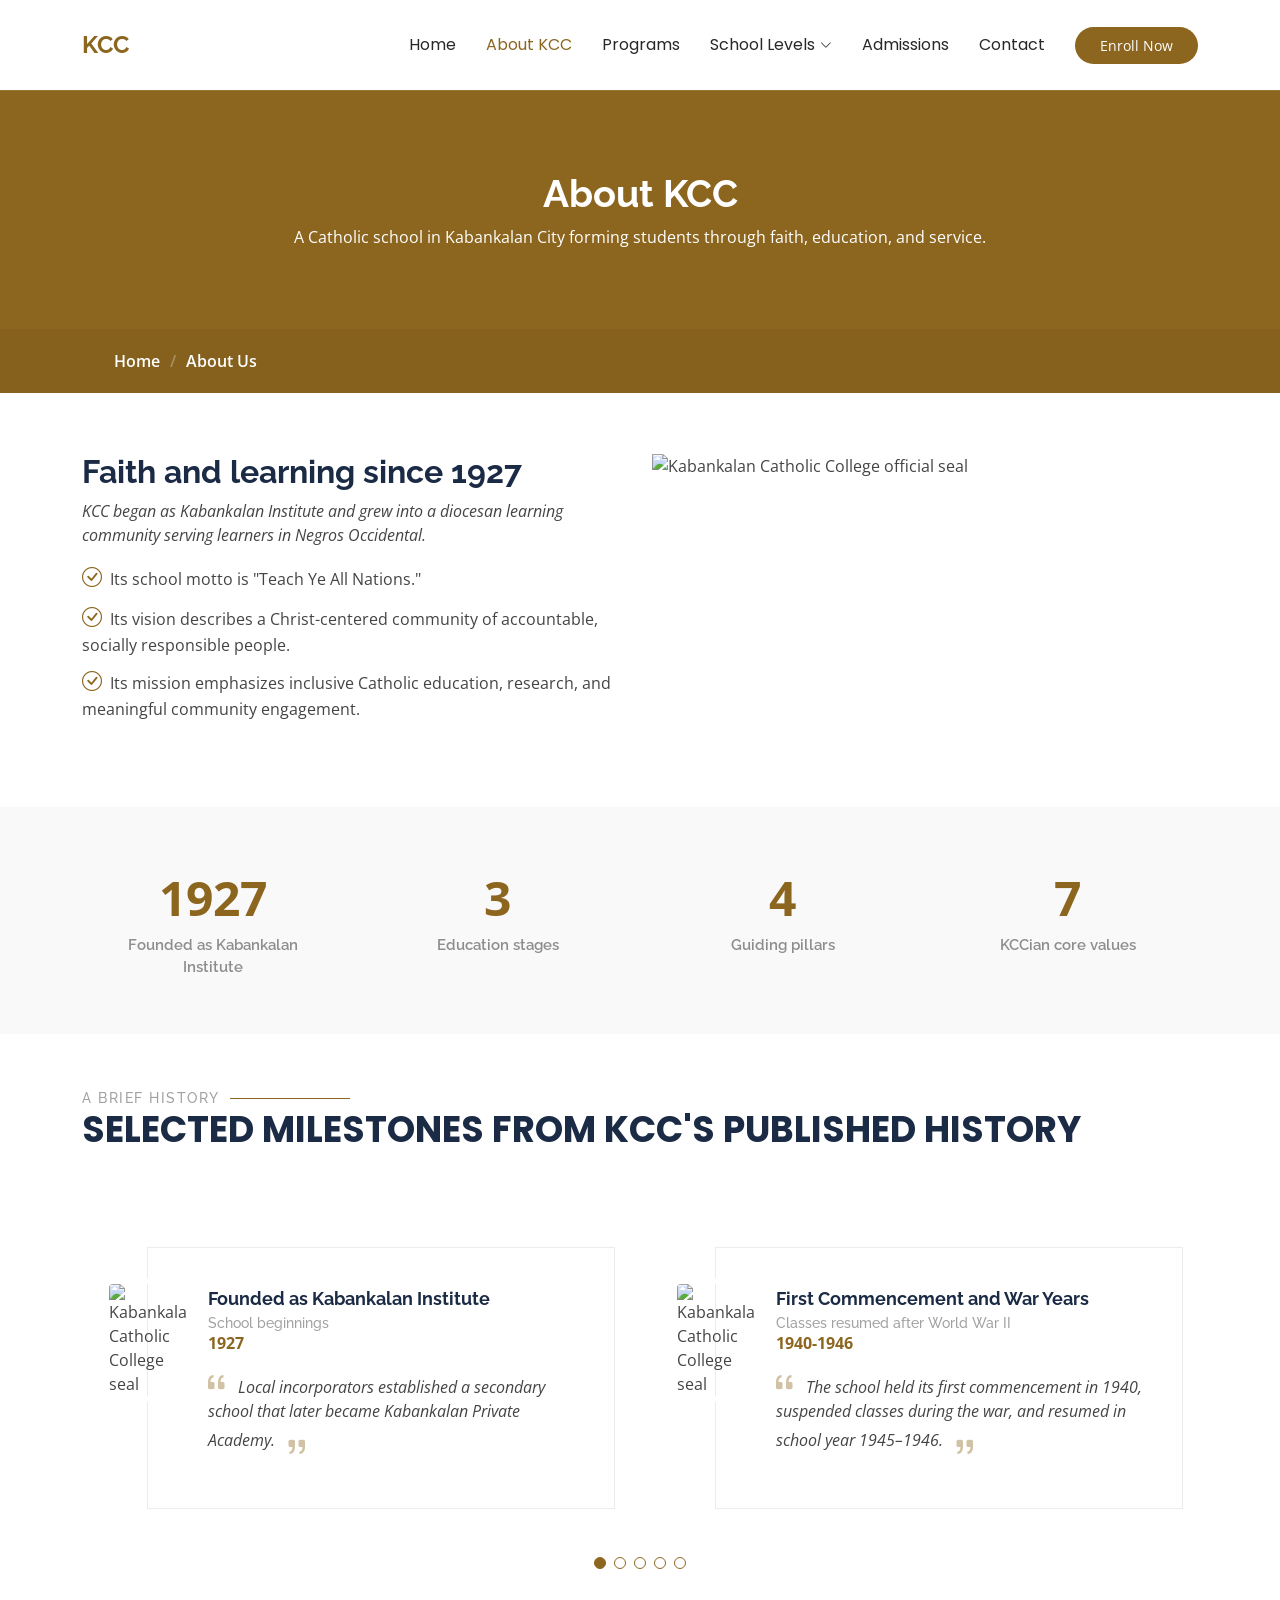
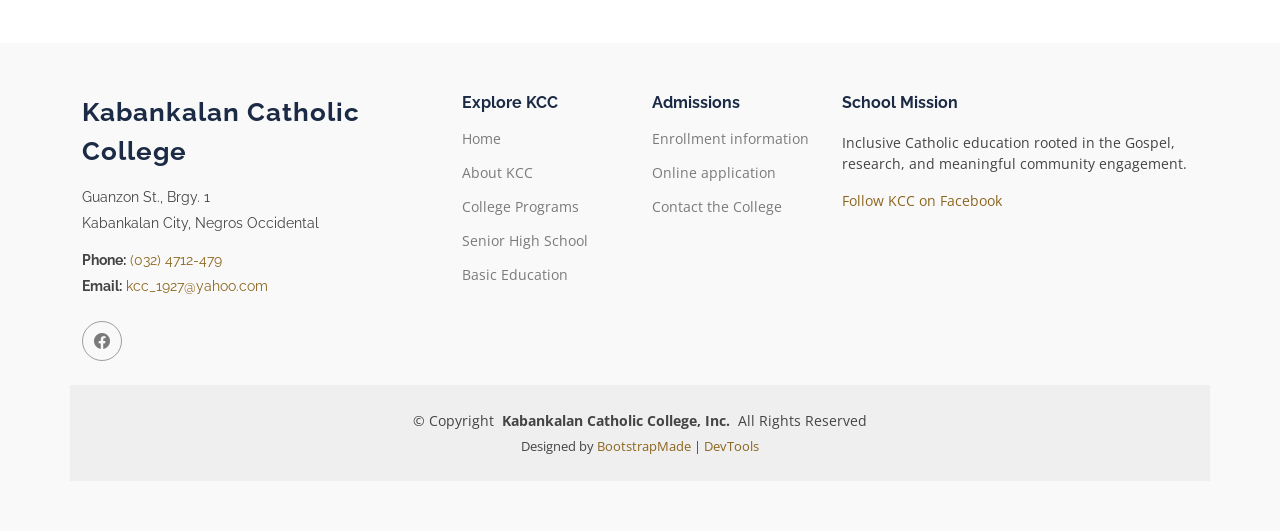
==== commit 5b1b2126: "Information update" ====
--- a/about.html
+++ b/about.html
@@ -4,9 +4,9 @@
 <head>
   <meta charset="utf-8">
   <meta content="width=device-width, initial-scale=1.0" name="viewport">
-  <title>About - Mentor Bootstrap Template</title>
-  <meta name="description" content="">
-  <meta name="keywords" content="">
+  <title>About KCC | Kabankalan Catholic College</title>
+  <meta name="description" content="Learn about Kabankalan Catholic College's Catholic identity, mission, and history since 1927.">
+  <meta name="keywords" content="Kabankalan Catholic College, KCC, history, mission, vision">
 
   <!-- Favicons -->
   <link href="assets/img/favicon.png" rel="icon">
@@ -42,42 +42,27 @@
     <div class="container-fluid container-xl position-relative d-flex align-items-center">
 
       <a href="index.html" class="logo d-flex align-items-center me-auto">
-        <!-- Uncomment the line below if you also wish to use an image logo -->
-        <!-- <img src="assets/img/logo.webp" alt=""> -->
-        <h1 class="sitename">Mentor</h1>
+        <h1 class="sitename">KCC</h1>
       </a>
 
       <nav id="navmenu" class="navmenu">
         <ul>
-          <li><a href="index.html">Home<br></a></li>
-          <li><a href="about.html" class="active">About</a></li>
-          <li><a href="courses.html">Courses</a></li>
-          <li><a href="trainers.html">Trainers</a></li>
-          <li><a href="events.html">Events</a></li>
-          <li><a href="pricing.html">Pricing</a></li>
-          <li class="dropdown"><a href="#"><span>Dropdown</span> <i class="bi bi-chevron-down toggle-dropdown"></i></a>
+          <li><a href="index.html">Home</a></li>
+          <li><a href="about.html" class="active">About KCC</a></li>
+          <li><a href="courses.html">Programs</a></li>
+          <li class="dropdown"><a href="#"><span>School Levels</span> <i class="bi bi-chevron-down toggle-dropdown"></i></a>
             <ul>
-              <li><a href="#">Dropdown 1</a></li>
-              <li class="dropdown"><a href="#"><span>Deep Dropdown</span> <i class="bi bi-chevron-down toggle-dropdown"></i></a>
-                <ul>
-                  <li><a href="#">Deep Dropdown 1</a></li>
-                  <li><a href="#">Deep Dropdown 2</a></li>
-                  <li><a href="#">Deep Dropdown 3</a></li>
-                  <li><a href="#">Deep Dropdown 4</a></li>
-                  <li><a href="#">Deep Dropdown 5</a></li>
-                </ul>
-              </li>
-              <li><a href="#">Dropdown 2</a></li>
-              <li><a href="#">Dropdown 3</a></li>
-              <li><a href="#">Dropdown 4</a></li>
+              <li><a href="https://kcc.edu.ph/senior-high">Senior High School</a></li>
+              <li><a href="https://kcc.edu.ph/basic-education">Basic Education</a></li>
             </ul>
           </li>
+          <li><a href="https://kcc.edu.ph/admissions">Admissions</a></li>
           <li><a href="contact.html">Contact</a></li>
         </ul>
         <i class="mobile-nav-toggle d-xl-none bi bi-list"></i>
       </nav>
 
-      <a class="btn-getstarted" href="courses.html">Get Started</a>
+      <a class="btn-getstarted" href="https://kcc.wela.ph/">Enroll Now</a>
 
     </div>
   </header>
@@ -90,8 +75,8 @@
         <div class="container">
           <div class="row d-flex justify-content-center text-center">
             <div class="col-lg-8">
-              <h1>About Us<br></h1>
-              <p class="mb-0">Odio et unde deleniti. Deserunt numquam exercitationem. Officiis quo odio sint voluptas consequatur ut a odio voluptatem. Sit dolorum debitis veritatis natus dolores. Quasi ratione sint. Sit quaerat ipsum dolorem.</p>
+              <h1>About KCC</h1>
+              <p class="mb-0">A Catholic school in Kabankalan City forming students through faith, education, and service.</p>
             </div>
           </div>
         </div>
@@ -114,19 +99,18 @@
         <div class="row gy-4">
 
           <div class="col-lg-6 order-1 order-lg-2" data-aos="fade-up" data-aos-delay="100">
-            <img src="assets/img/about/about-1.webp" class="img-fluid" alt="">
+            <img src="https://kcc.edu.ph/.netlify/images?w=384&amp;q=90&amp;url=%2Fimages%2Fkcc-logo.png" class="img-fluid" alt="Kabankalan Catholic College official seal">
           </div>
 
           <div class="col-lg-6 order-2 order-lg-1 content" data-aos="fade-up" data-aos-delay="200">
-            <h3>Voluptatem dignissimos provident quasi corporis</h3>
+            <h3>Faith and learning since 1927</h3>
             <p class="fst-italic">
-              Lorem ipsum dolor sit amet, consectetur adipiscing elit, sed do eiusmod tempor incididunt ut labore et dolore
-              magna aliqua.
+              KCC began as Kabankalan Institute and grew into a diocesan learning community serving learners in Negros Occidental.
             </p>
             <ul>
-              <li><i class="bi bi-check-circle"></i> <span>Ullamco laboris nisi ut aliquip ex ea commodo consequat.</span></li>
-              <li><i class="bi bi-check-circle"></i> <span>Duis aute irure dolor in reprehenderit in voluptate velit.</span></li>
-              <li><i class="bi bi-check-circle"></i> <span>Ullamco laboris nisi ut aliquip ex ea commodo consequat. Duis aute irure dolor in reprehenderit in voluptate trideta storacalaperda mastiro dolore eu fugiat nulla pariatur.</span></li>
+              <li><i class="bi bi-check-circle"></i> <span>Its school motto is "Teach Ye All Nations."</span></li>
+              <li><i class="bi bi-check-circle"></i> <span>Its vision describes a Christ-centered community of accountable, socially responsible people.</span></li>
+              <li><i class="bi bi-check-circle"></i> <span>Its mission emphasizes inclusive Catholic education, research, and meaningful community engagement.</span></li>
             </ul>
           </div>
 
@@ -145,29 +129,29 @@
 
           <div class="col-lg-3 col-md-6">
             <div class="stats-item text-center w-100 h-100">
-              <span data-purecounter-start="0" data-purecounter-end="1232" data-purecounter-duration="1" class="purecounter"></span>
-              <p>Students</p>
+              <span>1927</span>
+              <p>Founded as Kabankalan Institute</p>
             </div>
           </div><!-- End Stats Item -->
 
           <div class="col-lg-3 col-md-6">
             <div class="stats-item text-center w-100 h-100">
-              <span data-purecounter-start="0" data-purecounter-end="64" data-purecounter-duration="1" class="purecounter"></span>
-              <p>Courses</p>
+              <span>3</span>
+              <p>Education stages</p>
             </div>
           </div><!-- End Stats Item -->
 
           <div class="col-lg-3 col-md-6">
             <div class="stats-item text-center w-100 h-100">
-              <span data-purecounter-start="0" data-purecounter-end="42" data-purecounter-duration="1" class="purecounter"></span>
-              <p>Events</p>
+              <span>4</span>
+              <p>Guiding pillars</p>
             </div>
           </div><!-- End Stats Item -->
 
           <div class="col-lg-3 col-md-6">
             <div class="stats-item text-center w-100 h-100">
-              <span data-purecounter-start="0" data-purecounter-end="24" data-purecounter-duration="1" class="purecounter"></span>
-              <p>Trainers</p>
+              <span>7</span>
+              <p>KCCian core values</p>
             </div>
           </div><!-- End Stats Item -->
 
@@ -182,8 +166,8 @@
 
       <!-- Section Title -->
       <div class="container section-title" data-aos="fade-up">
-        <h2>Testimonials</h2>
-        <p>What are they saying</p>
+        <h2>A Brief History</h2>
+        <p>Selected milestones from KCC's published history</p>
       </div><!-- End Section Title -->
 
       <div class="container" data-aos="fade-up" data-aos-delay="100">
@@ -219,87 +203,77 @@
             <div class="swiper-slide">
               <div class="testimonial-wrap">
                 <div class="testimonial-item">
-                  <img src="assets/img/person/person-m-9.webp" class="testimonial-img" alt="">
-                  <h3>Saul Goodman</h3>
-                  <h4>Ceo &amp; Founder</h4>
-                  <div class="stars">
-                    <i class="bi bi-star-fill"></i><i class="bi bi-star-fill"></i><i class="bi bi-star-fill"></i><i class="bi bi-star-fill"></i><i class="bi bi-star-fill"></i>
-                  </div>
-                  <p>
-                    <i class="bi bi-quote quote-icon-left"></i>
-                    <span>Proin iaculis purus consequat sem cure digni ssim donec porttitora entum suscipit rhoncus. Accusantium quam, ultricies eget id, aliquam eget nibh et. Maecen aliquam, risus at semper.</span>
-                    <i class="bi bi-quote quote-icon-right"></i>
-                  </p>
-                </div>
-              </div>
-            </div><!-- End testimonial item -->
-
-            <div class="swiper-slide">
-              <div class="testimonial-wrap">
-                <div class="testimonial-item">
-                  <img src="assets/img/person/person-f-5.webp" class="testimonial-img" alt="">
-                  <h3>Sara Wilsson</h3>
-                  <h4>Designer</h4>
-                  <div class="stars">
-                    <i class="bi bi-star-fill"></i><i class="bi bi-star-fill"></i><i class="bi bi-star-fill"></i><i class="bi bi-star-fill"></i><i class="bi bi-star-fill"></i>
-                  </div>
-                  <p>
-                    <i class="bi bi-quote quote-icon-left"></i>
-                    <span>Export tempor illum tamen malis malis eram quae irure esse labore quem cillum quid cillum eram malis quorum velit fore eram velit sunt aliqua noster fugiat irure amet legam anim culpa.</span>
-                    <i class="bi bi-quote quote-icon-right"></i>
-                  </p>
-                </div>
-              </div>
-            </div><!-- End testimonial item -->
-
-            <div class="swiper-slide">
-              <div class="testimonial-wrap">
-                <div class="testimonial-item">
-                  <img src="assets/img/person/person-f-12.webp" class="testimonial-img" alt="">
-                  <h3>Jena Karlis</h3>
-                  <h4>Store Owner</h4>
-                  <div class="stars">
-                    <i class="bi bi-star-fill"></i><i class="bi bi-star-fill"></i><i class="bi bi-star-fill"></i><i class="bi bi-star-fill"></i><i class="bi bi-star-fill"></i>
-                  </div>
-                  <p>
-                    <i class="bi bi-quote quote-icon-left"></i>
-                    <span>Enim nisi quem export duis labore cillum quae magna enim sint quorum nulla quem veniam duis minim tempor labore quem eram duis noster aute amet eram fore quis sint minim.</span>
-                    <i class="bi bi-quote quote-icon-right"></i>
-                  </p>
-                </div>
-              </div>
-            </div><!-- End testimonial item -->
-
-            <div class="swiper-slide">
-              <div class="testimonial-wrap">
-                <div class="testimonial-item">
-                  <img src="assets/img/person/person-m-12.webp" class="testimonial-img" alt="">
-                  <h3>Matt Brandon</h3>
-                  <h4>Freelancer</h4>
-                  <div class="stars">
-                    <i class="bi bi-star-fill"></i><i class="bi bi-star-fill"></i><i class="bi bi-star-fill"></i><i class="bi bi-star-fill"></i><i class="bi bi-star-fill"></i>
-                  </div>
-                  <p>
-                    <i class="bi bi-quote quote-icon-left"></i>
-                    <span>Fugiat enim eram quae cillum dolore dolor amet nulla culpa multos export minim fugiat minim velit minim dolor enim duis veniam ipsum anim magna sunt elit fore quem dolore labore illum veniam.</span>
-                    <i class="bi bi-quote quote-icon-right"></i>
-                  </p>
-                </div>
-              </div>
-            </div><!-- End testimonial item -->
-
-            <div class="swiper-slide">
-              <div class="testimonial-wrap">
-                <div class="testimonial-item">
-                  <img src="assets/img/person/person-m-13.webp" class="testimonial-img" alt="">
-                  <h3>John Larson</h3>
-                  <h4>Entrepreneur</h4>
-                  <div class="stars">
-                    <i class="bi bi-star-fill"></i><i class="bi bi-star-fill"></i><i class="bi bi-star-fill"></i><i class="bi bi-star-fill"></i><i class="bi bi-star-fill"></i>
-                  </div>
-                  <p>
-                    <i class="bi bi-quote quote-icon-left"></i>
-                    <span>Quis quorum aliqua sint quem legam fore sunt eram irure aliqua veniam tempor noster veniam enim culpa labore duis sunt culpa nulla illum cillum fugiat legam esse veniam culpa fore nisi cillum quid.</span>
+                  <img src="https://kcc.edu.ph/.netlify/images?w=160&amp;q=75&amp;url=%2Fimages%2Fkcc-logo.png" class="testimonial-img" alt="Kabankalan Catholic College seal">
+                  <h3>Founded as Kabankalan Institute</h3>
+                  <h4>School beginnings</h4>
+                  <div class="milestone-date">1927</div>
+                  <p>
+                    <i class="bi bi-quote quote-icon-left"></i>
+                    <span>Local incorporators established a secondary school that later became Kabankalan Private Academy.</span>
+                    <i class="bi bi-quote quote-icon-right"></i>
+                  </p>
+                </div>
+              </div>
+            </div><!-- End testimonial item -->
+
+            <div class="swiper-slide">
+              <div class="testimonial-wrap">
+                <div class="testimonial-item">
+                  <img src="https://kcc.edu.ph/.netlify/images?w=160&amp;q=75&amp;url=%2Fimages%2Fkcc-logo.png" class="testimonial-img" alt="Kabankalan Catholic College seal">
+                  <h3>First Commencement and War Years</h3>
+                  <h4>Classes resumed after World War II</h4>
+                  <div class="milestone-date">1940-1946</div>
+                  <p>
+                    <i class="bi bi-quote quote-icon-left"></i>
+                    <span>The school held its first commencement in 1940, suspended classes during the war, and resumed in school year 1945–1946.</span>
+                    <i class="bi bi-quote quote-icon-right"></i>
+                  </p>
+                </div>
+              </div>
+            </div><!-- End testimonial item -->
+
+            <div class="swiper-slide">
+              <div class="testimonial-wrap">
+                <div class="testimonial-item">
+                  <img src="https://kcc.edu.ph/.netlify/images?w=160&amp;q=75&amp;url=%2Fimages%2Fkcc-logo.png" class="testimonial-img" alt="Kabankalan Catholic College seal">
+                  <h3>Columban Fathers Acquire the Academy</h3>
+                  <h4>A new chapter in school leadership</h4>
+                  <div class="milestone-date">1953</div>
+                  <p>
+                    <i class="bi bi-quote quote-icon-left"></i>
+                    <span>The Columban Fathers, through Fr. Thomas J. Cronin, negotiated to acquire the academy.</span>
+                    <i class="bi bi-quote quote-icon-right"></i>
+                  </p>
+                </div>
+              </div>
+            </div><!-- End testimonial item -->
+
+            <div class="swiper-slide">
+              <div class="testimonial-wrap">
+                <div class="testimonial-item">
+                  <img src="https://kcc.edu.ph/.netlify/images?w=160&amp;q=75&amp;url=%2Fimages%2Fkcc-logo.png" class="testimonial-img" alt="Kabankalan Catholic College seal">
+                  <h3>College and Elementary Departments Open</h3>
+                  <h4>Expansion of learning opportunities</h4>
+                  <div class="milestone-date">1963-1964</div>
+                  <p>
+                    <i class="bi bi-quote quote-icon-left"></i>
+                    <span>A general college and an elementary department opened during the school year.</span>
+                    <i class="bi bi-quote quote-icon-right"></i>
+                  </p>
+                </div>
+              </div>
+            </div><!-- End testimonial item -->
+
+            <div class="swiper-slide">
+              <div class="testimonial-wrap">
+                <div class="testimonial-item">
+                  <img src="https://kcc.edu.ph/.netlify/images?w=160&amp;q=75&amp;url=%2Fimages%2Fkcc-logo.png" class="testimonial-img" alt="Kabankalan Catholic College seal">
+                  <h3>Diocesan Administration Begins</h3>
+                  <h4>Leadership transition</h4>
+                  <div class="milestone-date">1983</div>
+                  <p>
+                    <i class="bi bi-quote quote-icon-left"></i>
+                    <span>After the Sisters of St. Paul's management services ended, school administration shifted to diocesan priests.</span>
                     <i class="bi bi-quote quote-icon-right"></i>
                   </p>
                 </div>
@@ -322,60 +296,50 @@
       <div class="row gy-4">
         <div class="col-lg-4 col-md-6 footer-about">
           <a href="index.html" class="logo d-flex align-items-center">
-            <span class="sitename">Mentor</span>
+            <span class="sitename">Kabankalan Catholic College</span>
           </a>
           <div class="footer-contact pt-3">
-            <p>A108 Adam Street</p>
-            <p>New York, NY 535022</p>
-            <p class="mt-3"><strong>Phone:</strong> <span>+1 5589 55488 55</span></p>
-            <p><strong>Email:</strong> <span>info@example.com</span></p>
+            <p>Guanzon St., Brgy. 1</p>
+            <p>Kabankalan City, Negros Occidental</p>
+            <p class="mt-3"><strong>Phone:</strong> <a href="tel:+63324712479">(032) 4712-479</a></p>
+            <p><strong>Email:</strong> <a href="mailto:kcc_1927@yahoo.com">kcc_1927@yahoo.com</a></p>
           </div>
           <div class="social-links d-flex mt-4">
-            <a href=""><i class="bi bi-twitter-x"></i></a>
-            <a href=""><i class="bi bi-facebook"></i></a>
-            <a href=""><i class="bi bi-instagram"></i></a>
-            <a href=""><i class="bi bi-linkedin"></i></a>
+            <a href="https://www.facebook.com/KCCInc1927" aria-label="KCC on Facebook"><i class="bi bi-facebook"></i></a>
           </div>
         </div>
 
         <div class="col-lg-2 col-md-3 footer-links">
-          <h4>Useful Links</h4>
+          <h4>Explore KCC</h4>
           <ul>
-            <li><a href="#">Home</a></li>
-            <li><a href="#">About us</a></li>
-            <li><a href="#">Services</a></li>
-            <li><a href="#">Terms of service</a></li>
-            <li><a href="#">Privacy policy</a></li>
+            <li><a href="index.html">Home</a></li>
+            <li><a href="about.html">About KCC</a></li>
+            <li><a href="courses.html">College Programs</a></li>
+            <li><a href="https://kcc.edu.ph/senior-high">Senior High School</a></li>
+            <li><a href="https://kcc.edu.ph/basic-education">Basic Education</a></li>
           </ul>
         </div>
 
         <div class="col-lg-2 col-md-3 footer-links">
-          <h4>Our Services</h4>
+          <h4>Admissions</h4>
           <ul>
-            <li><a href="#">Web Design</a></li>
-            <li><a href="#">Web Development</a></li>
-            <li><a href="#">Product Management</a></li>
-            <li><a href="#">Marketing</a></li>
-            <li><a href="#">Graphic Design</a></li>
+            <li><a href="https://kcc.edu.ph/admissions">Enrollment information</a></li>
+            <li><a href="https://kcc.wela.ph/">Online application</a></li>
+            <li><a href="contact.html">Contact the College</a></li>
           </ul>
         </div>
 
         <div class="col-lg-4 col-md-12 footer-newsletter">
-          <h4>Our Newsletter</h4>
-          <p>Subscribe to our newsletter and receive the latest news about our products and services!</p>
-          <form action="#" method="post" class="email-form">
-            <div class="newsletter-form"><input type="email" name="email"><input type="submit" value="Subscribe"></div>
-            <div class="loading">Loading</div>
-            <div class="error-message"></div>
-            <div class="sent-message">Your subscription request has been sent. Thank you!</div>
-          </form>
+          <h4>School Mission</h4>
+          <p>Inclusive Catholic education rooted in the Gospel, research, and meaningful community engagement.</p>
+          <a href="https://www.facebook.com/KCCInc1927">Follow KCC on Facebook</a>
         </div>
 
       </div>
     </div>
 
     <div class="container copyright text-center mt-4">
-      <p>© <span>Copyright</span> <strong class="px-1 sitename">Mentor</strong> <span>All Rights Reserved</span></p>
+      <p>© <span>Copyright</span> <strong class="px-1 sitename">Kabankalan Catholic College, Inc.</strong> <span>All Rights Reserved</span></p>
       <div class="credits">
         <!-- All the links in the footer should remain intact. -->
         <!-- You can delete the links only if you've purchased the pro version. -->
--- a/assets/css/main.css
+++ b/assets/css/main.css
@@ -21,8 +21,8 @@
 :root { 
   --background-color: #ffffff; /* Background color for the entire website, including individual sections */
   --default-color: #444444; /* Default color used for the majority of the text content across the entire website */
-  --heading-color: #37423b; /* Color for headings, subheadings and title throughout the website */
-  --accent-color: #5fcf80; /* Accent color that represents your brand on the website. It's used for buttons, links, and other elements that need to stand out */
+  --heading-color: #1c2b45;
+  --accent-color: #8c661f;
   --surface-color: #ffffff; /* The surface color is used as a background of boxed elements within sections, such as cards, icon boxes, or other elements that require a visual separation from the global background. */
   --contrast-color: #ffffff; /* Contrast color for text, ensuring readability against backgrounds of accent, heading, or default colors. */
 }
@@ -30,11 +30,11 @@
 /* Nav Menu Colors - The following color variables are used specifically for the navigation menu. They are separate from the global colors to allow for more customization options */
 :root {
   --nav-color: #272828;  /* The default color of the main navmenu links */
-  --nav-hover-color: #5fcf80; /* Applied to main navmenu links when they are hovered over or active */
+  --nav-hover-color: #8c661f;
   --nav-mobile-background-color: #ffffff; /* Used as the background color for mobile navigation menu */
   --nav-dropdown-background-color: #ffffff; /* Used as the background color for dropdown items that appear when hovering over primary navigation items */
   --nav-dropdown-color: #272828; /* Used for navigation links of the dropdown items in the navigation menu. */
-  --nav-dropdown-hover-color: #5fcf80; /* Similar to --nav-hover-color, this color is applied to dropdown navigation links when they are hovered over. */
+  --nav-dropdown-hover-color: #8c661f;
 }
 
 /* Color Presets - These classes override global colors when applied to any section or element, providing reuse of the sam color scheme. */
@@ -240,11 +240,15 @@
 
 .header .logo h1 {
   font-weight: 700;
-  font-size: 30px;
+  font-size: 24px;
   margin: 0;
-  letter-spacing: 1px;
-  text-transform: uppercase;
-  color: var(--accent-color);
+  letter-spacing: 0;
+  color: var(--accent-color);
+}
+
+.testimonial-item .milestone-date {
+  color: var(--accent-color);
+  font-weight: 700;
 }
 
 .header .btn-getstarted,
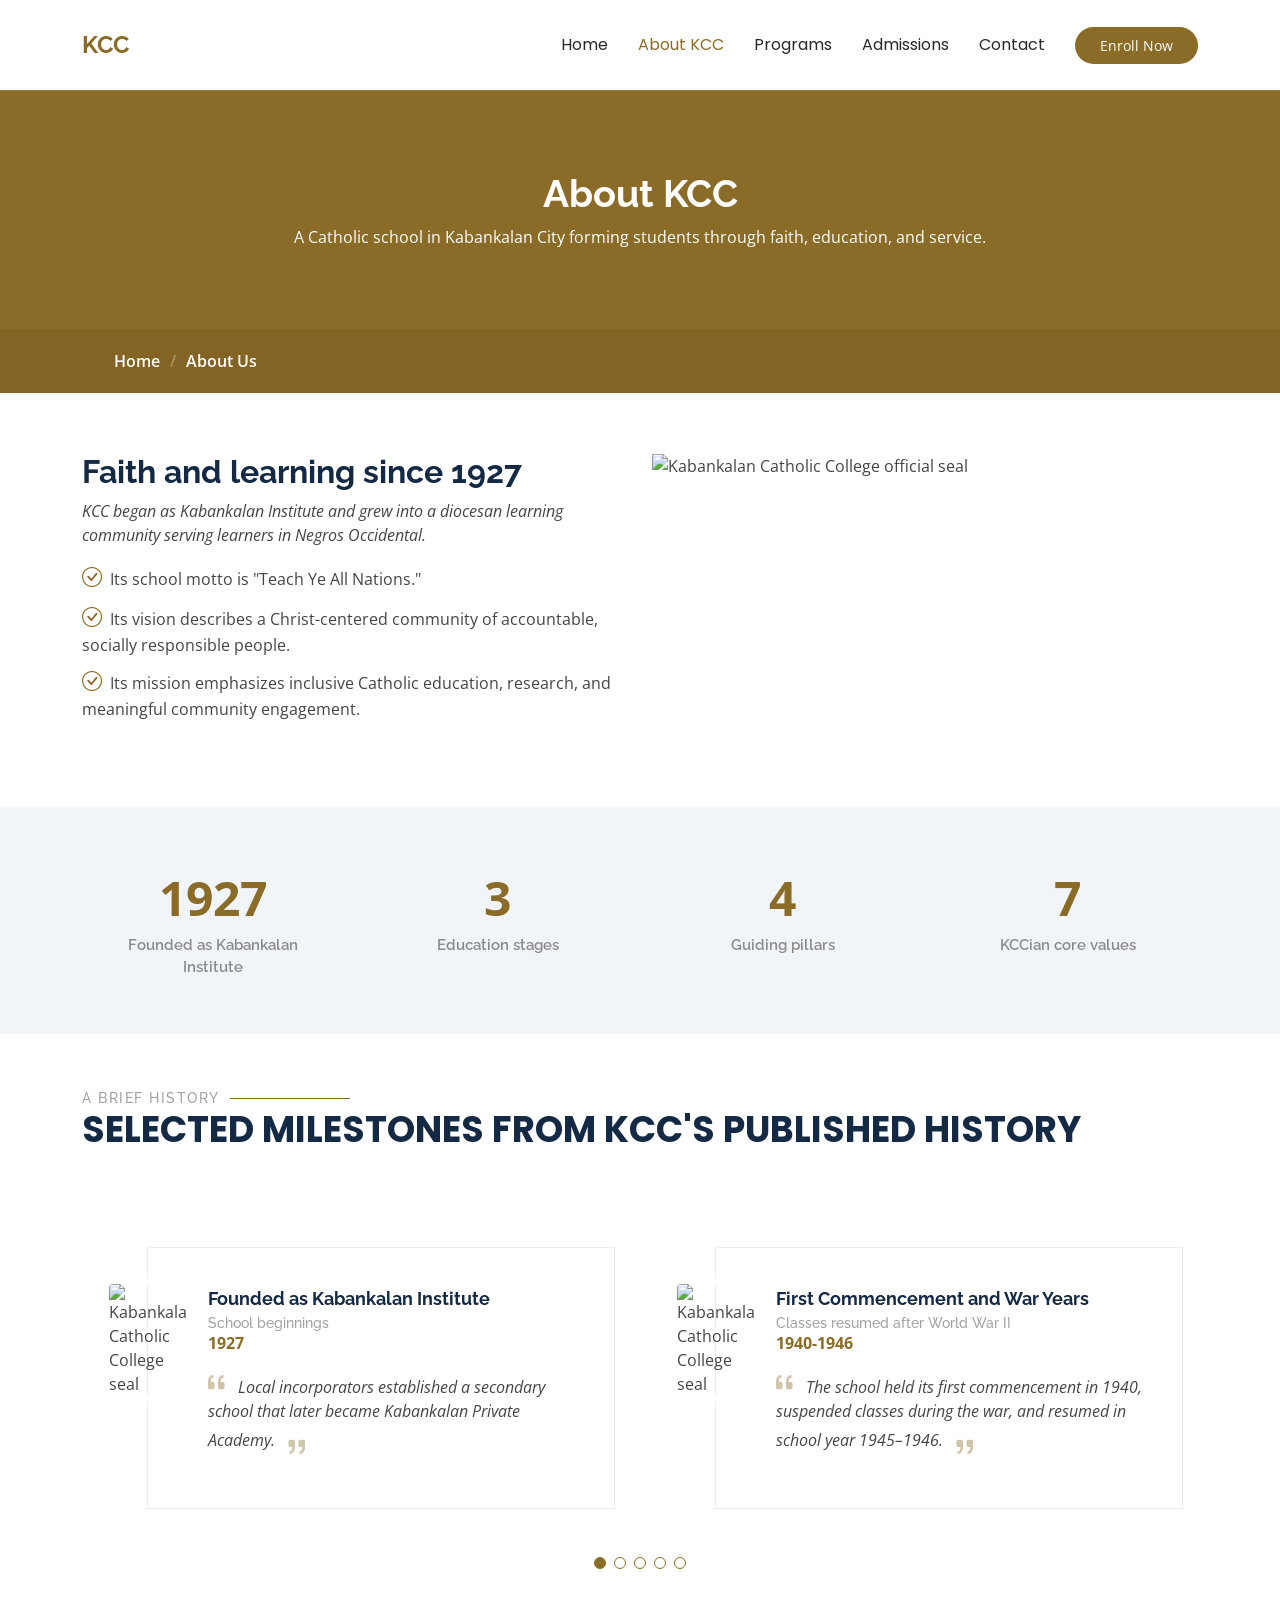
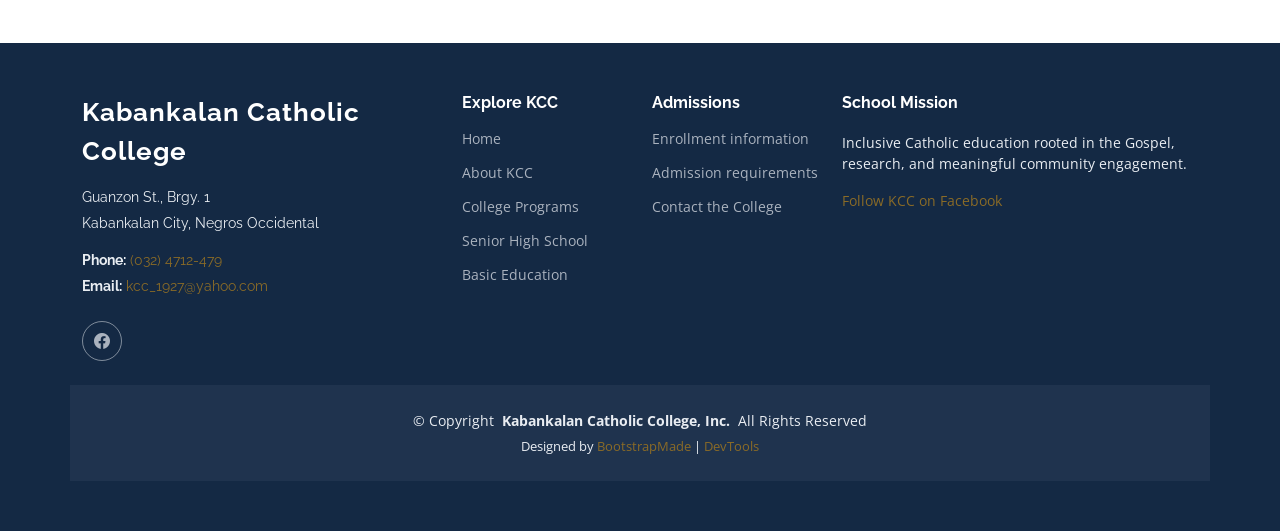
==== commit b5641ced: "modification" ====
--- a/about.html
+++ b/about.html
@@ -50,19 +50,13 @@
           <li><a href="index.html">Home</a></li>
           <li><a href="about.html" class="active">About KCC</a></li>
           <li><a href="courses.html">Programs</a></li>
-          <li class="dropdown"><a href="#"><span>School Levels</span> <i class="bi bi-chevron-down toggle-dropdown"></i></a>
-            <ul>
-              <li><a href="https://kcc.edu.ph/senior-high">Senior High School</a></li>
-              <li><a href="https://kcc.edu.ph/basic-education">Basic Education</a></li>
-            </ul>
-          </li>
-          <li><a href="https://kcc.edu.ph/admissions">Admissions</a></li>
+          <li><a href="admissions.html">Admissions</a></li>
           <li><a href="contact.html">Contact</a></li>
         </ul>
         <i class="mobile-nav-toggle d-xl-none bi bi-list"></i>
       </nav>
 
-      <a class="btn-getstarted" href="https://kcc.wela.ph/">Enroll Now</a>
+      <a class="btn-getstarted" href="admissions.html">Enroll Now</a>
 
     </div>
   </header>
@@ -323,8 +317,8 @@
         <div class="col-lg-2 col-md-3 footer-links">
           <h4>Admissions</h4>
           <ul>
-            <li><a href="https://kcc.edu.ph/admissions">Enrollment information</a></li>
-            <li><a href="https://kcc.wela.ph/">Online application</a></li>
+            <li><a href="admissions.html">Enrollment information</a></li>
+            <li><a href="admissions.html">Admission requirements</a></li>
             <li><a href="contact.html">Contact the College</a></li>
           </ul>
         </div>
--- a/assets/css/main.css
+++ b/assets/css/main.css
@@ -19,10 +19,13 @@
 
 /* Global Colors - The following color variables are used throughout the website. Updating them here will change the color scheme of the entire website */
 :root { 
+  --brand-navy: #142944;
+  --brand-gold: #8a6b27;
+  --brand-gold-bright: #d7b85c;
   --background-color: #ffffff; /* Background color for the entire website, including individual sections */
   --default-color: #444444; /* Default color used for the majority of the text content across the entire website */
-  --heading-color: #1c2b45;
-  --accent-color: #8c661f;
+  --heading-color: var(--brand-navy);
+  --accent-color: var(--brand-gold);
   --surface-color: #ffffff; /* The surface color is used as a background of boxed elements within sections, such as cards, icon boxes, or other elements that require a visual separation from the global background. */
   --contrast-color: #ffffff; /* Contrast color for text, ensuring readability against backgrounds of accent, heading, or default colors. */
 }
@@ -30,25 +33,25 @@
 /* Nav Menu Colors - The following color variables are used specifically for the navigation menu. They are separate from the global colors to allow for more customization options */
 :root {
   --nav-color: #272828;  /* The default color of the main navmenu links */
-  --nav-hover-color: #8c661f;
+  --nav-hover-color: var(--brand-gold);
   --nav-mobile-background-color: #ffffff; /* Used as the background color for mobile navigation menu */
   --nav-dropdown-background-color: #ffffff; /* Used as the background color for dropdown items that appear when hovering over primary navigation items */
   --nav-dropdown-color: #272828; /* Used for navigation links of the dropdown items in the navigation menu. */
-  --nav-dropdown-hover-color: #8c661f;
+  --nav-dropdown-hover-color: var(--brand-gold);
 }
 
 /* Color Presets - These classes override global colors when applied to any section or element, providing reuse of the sam color scheme. */
 
 .light-background {
-  --background-color: #f9f9f9;
+  --background-color: #f2f5f8;
   --surface-color: #ffffff;
 }
 
 .dark-background {
-  --background-color: #060606;
+  --background-color: var(--brand-navy);
   --default-color: #ffffff;
   --heading-color: #ffffff;
-  --surface-color: #252525;
+  --surface-color: #203954;
   --contrast-color: #ffffff;
 }
 
@@ -528,8 +531,13 @@
 # Global Footer
 --------------------------------------------------------------*/
 .footer {
+  --background-color: var(--brand-navy);
+  --default-color: #e9edf2;
+  --heading-color: #ffffff;
+  --surface-color: #203954;
+  --contrast-color: #ffffff;
   color: var(--default-color);
-  background-color: var(--background-color);
+  background-color: var(--brand-navy);
   font-size: 14px;
   padding-bottom: 50px;
   position: relative;
@@ -553,7 +561,7 @@
   font-weight: 700;
   letter-spacing: 1px;
   font-family: var(--heading-font);
-  color: var(--heading-color);
+  color: #ffffff;
 }
 
 .footer .footer-about p {
@@ -576,8 +584,8 @@
 }
 
 .footer .social-links a:hover {
-  color: var(--accent-color);
-  border-color: var(--accent-color);
+  color: var(--brand-gold-bright);
+  border-color: var(--brand-gold-bright);
 }
 
 .footer h4 {
@@ -585,6 +593,7 @@
   font-weight: bold;
   position: relative;
   padding-bottom: 12px;
+  color: #ffffff;
 }
 
 .footer .footer-links {
@@ -620,7 +629,7 @@
 }
 
 .footer .footer-links ul a:hover {
-  color: var(--accent-color);
+  color: var(--brand-gold-bright);
 }
 
 .footer .footer-contact p {
@@ -930,13 +939,15 @@
   border-radius: 50px;
   transition: 0.4s;
   margin-top: 30px;
-  border: 2px solid var(--default-color);
-  color: var(--default-color);
+  border: 2px solid var(--brand-gold);
+  background: var(--brand-gold);
+  color: var(--contrast-color);
 }
 
 .hero .btn-get-started:hover {
-  background: var(--accent-color);
-  border: 2px solid var(--accent-color);
+  background: var(--brand-navy);
+  border: 2px solid var(--brand-navy);
+  color: var(--contrast-color);
 }
 
 @media (max-width: 768px) {
@@ -1040,7 +1051,8 @@
 --------------------------------------------------------------*/
 .why-us .why-box {
   color: var(--contrast-color);
-  background: var(--accent-color);
+  background: var(--brand-navy);
+  border-top: 4px solid var(--brand-gold);
   padding: 30px;
 }
 
@@ -1086,7 +1098,7 @@
   color: var(--accent-color);
   font-size: 32px;
   margin-bottom: 30px;
-  background: color-mix(in srgb, var(--accent-color), transparent 95%);
+  background: color-mix(in srgb, var(--brand-gold), transparent 88%);
   border-radius: 50px;
   display: flex;
   align-items: center;
@@ -1162,6 +1174,7 @@
 .courses .course-item {
   background-color: var(--surface-color);
   border: 1px solid color-mix(in srgb, var(--default-color), transparent 90%);
+  border-top: 3px solid var(--brand-gold);
   border-radius: 5px;
 }
 
@@ -1241,6 +1254,7 @@
 .trainers-index .member {
   background-color: var(--surface-color);
   border: 1px solid color-mix(in srgb, var(--default-color), transparent 90%);
+  border-top: 3px solid var(--brand-gold);
   text-align: center;
   margin-bottom: 20px;
 }
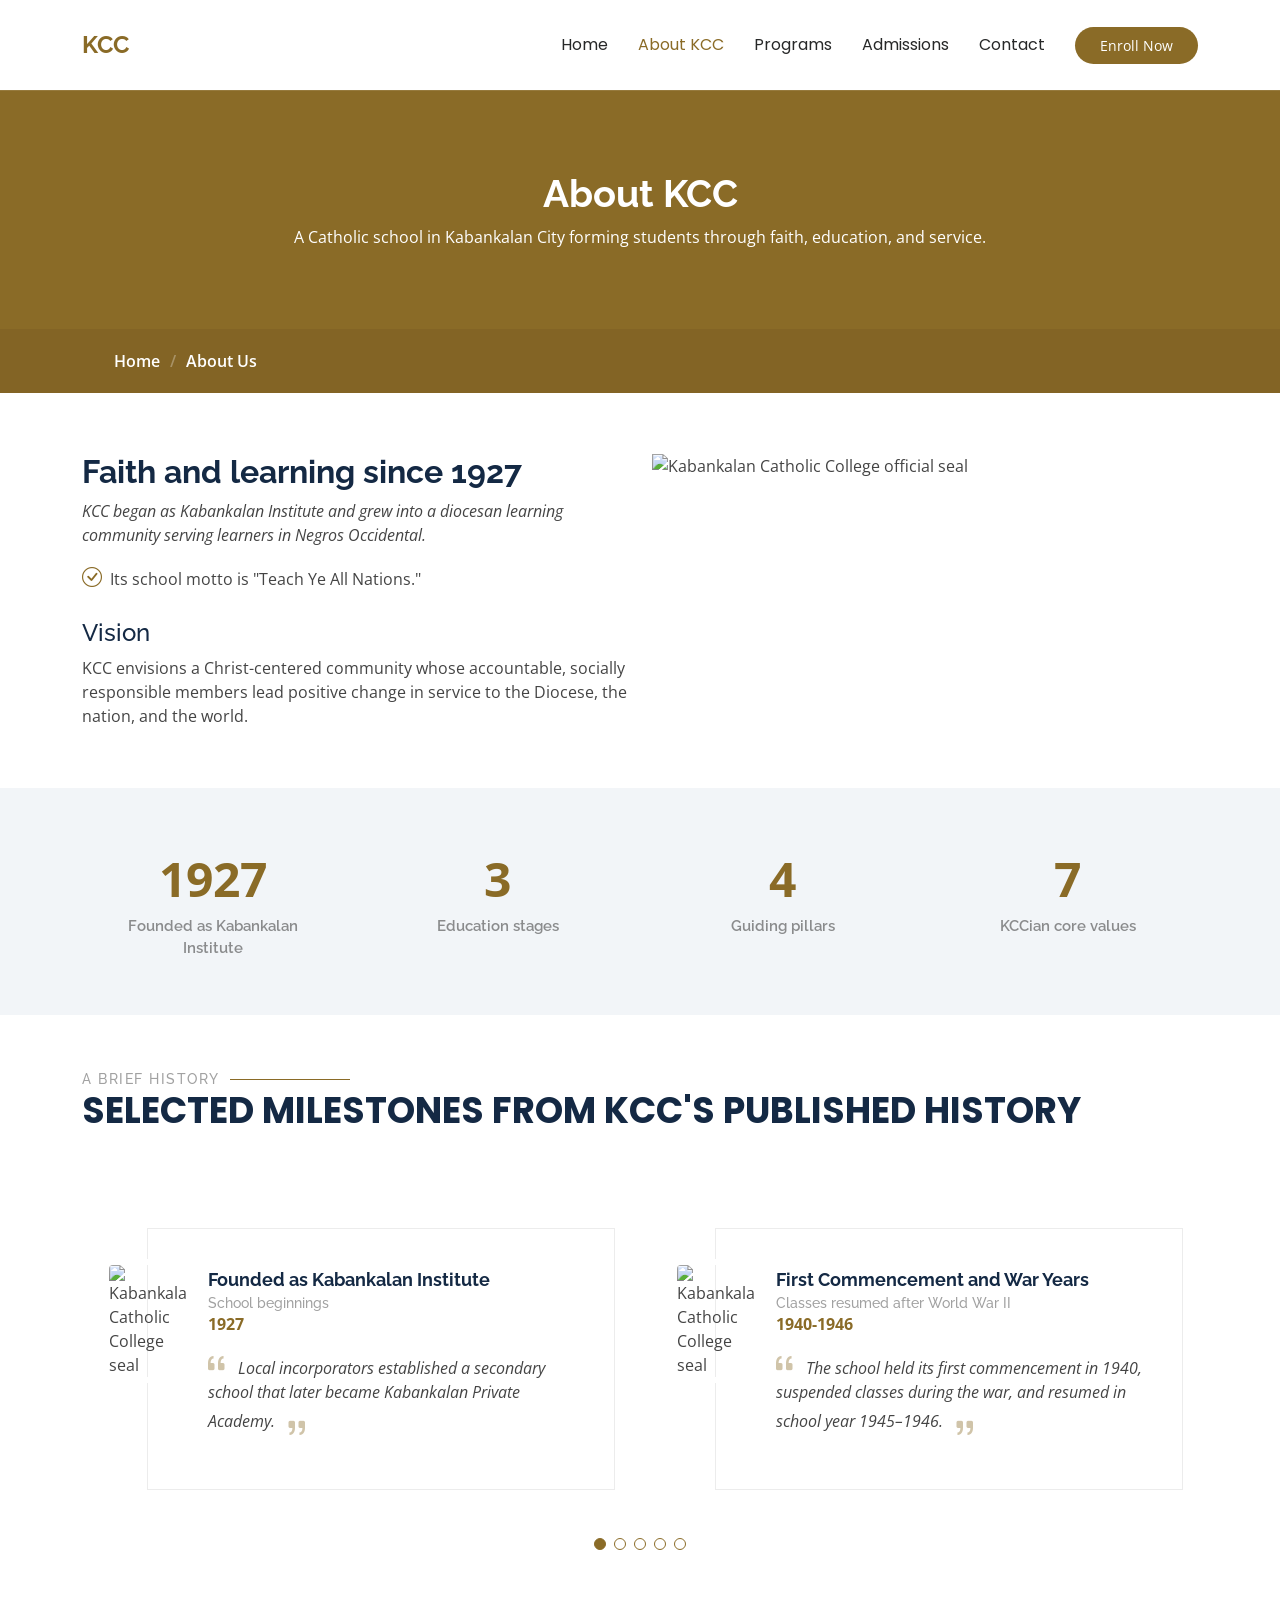
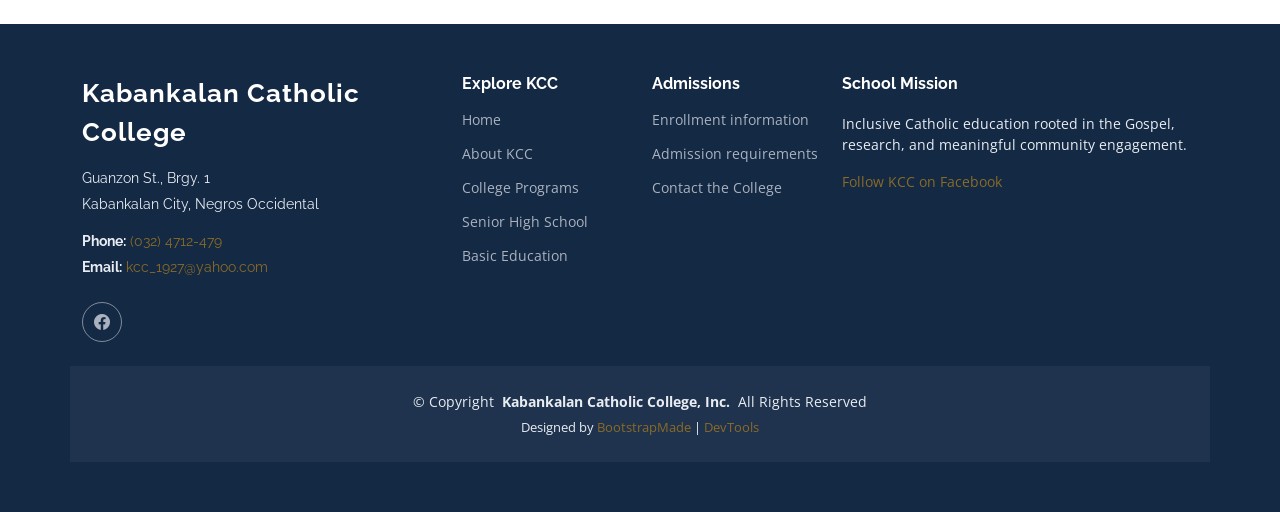
==== commit bde6b26c: "Add KCC vision to About page" ====
--- a/about.html
+++ b/about.html
@@ -103,9 +103,9 @@
             </p>
             <ul>
               <li><i class="bi bi-check-circle"></i> <span>Its school motto is "Teach Ye All Nations."</span></li>
-              <li><i class="bi bi-check-circle"></i> <span>Its vision describes a Christ-centered community of accountable, socially responsible people.</span></li>
-              <li><i class="bi bi-check-circle"></i> <span>Its mission emphasizes inclusive Catholic education, research, and meaningful community engagement.</span></li>
             </ul>
+            <h4>Vision</h4>
+            <p>KCC envisions a Christ-centered community whose accountable, socially responsible members lead positive change in service to the Diocese, the nation, and the world.</p>
           </div>
 
         </div>
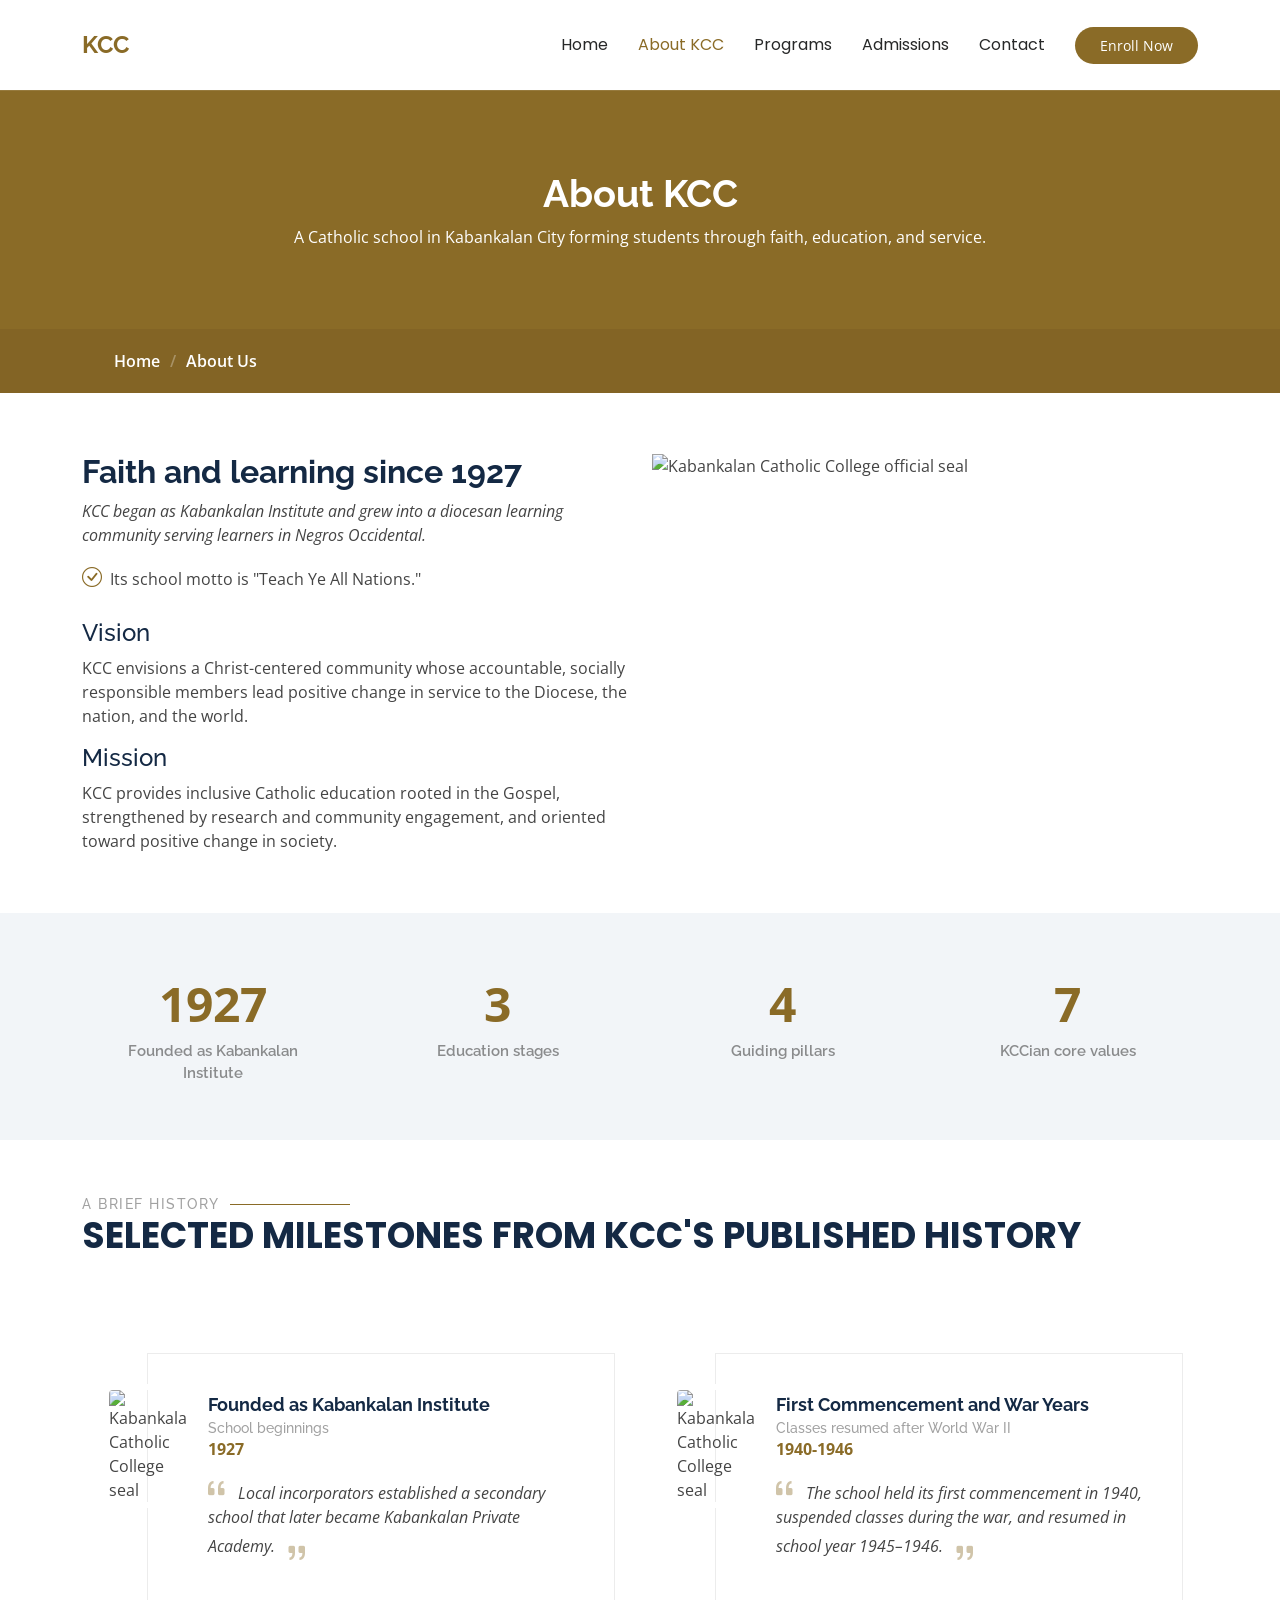
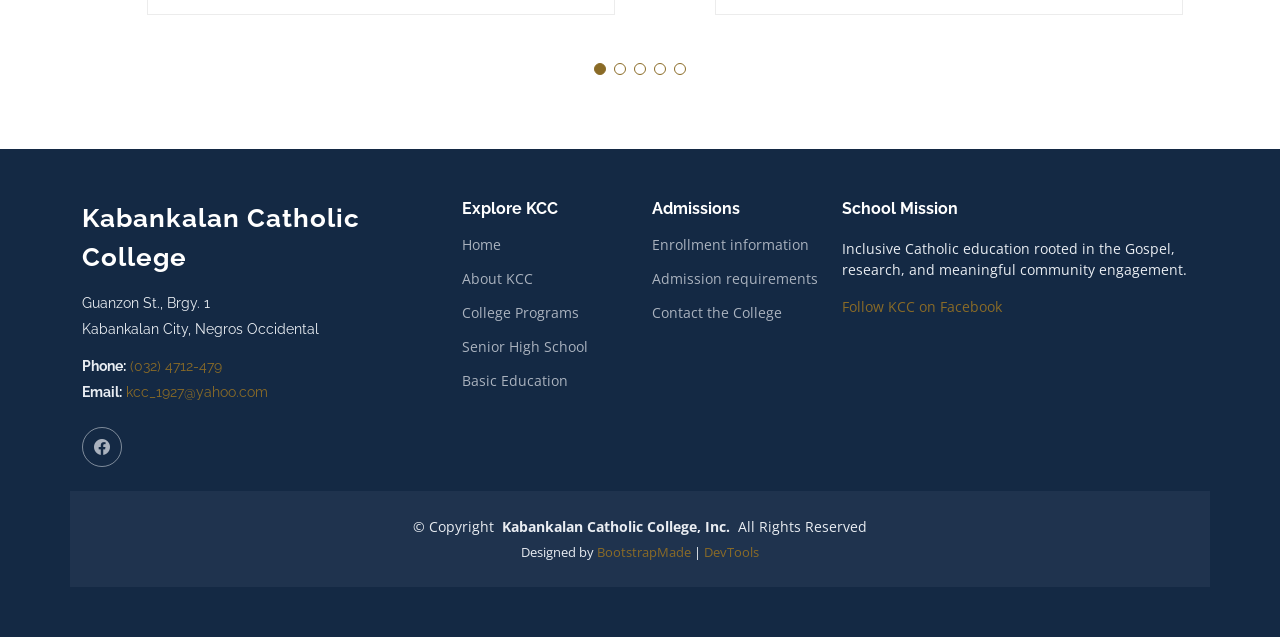
==== commit f24ba9ff: "Add KCC mission to About page" ====
--- a/about.html
+++ b/about.html
@@ -106,6 +106,8 @@
             </ul>
             <h4>Vision</h4>
             <p>KCC envisions a Christ-centered community whose accountable, socially responsible members lead positive change in service to the Diocese, the nation, and the world.</p>
+            <h4>Mission</h4>
+            <p>KCC provides inclusive Catholic education rooted in the Gospel, strengthened by research and community engagement, and oriented toward positive change in society.</p>
           </div>
 
         </div>
